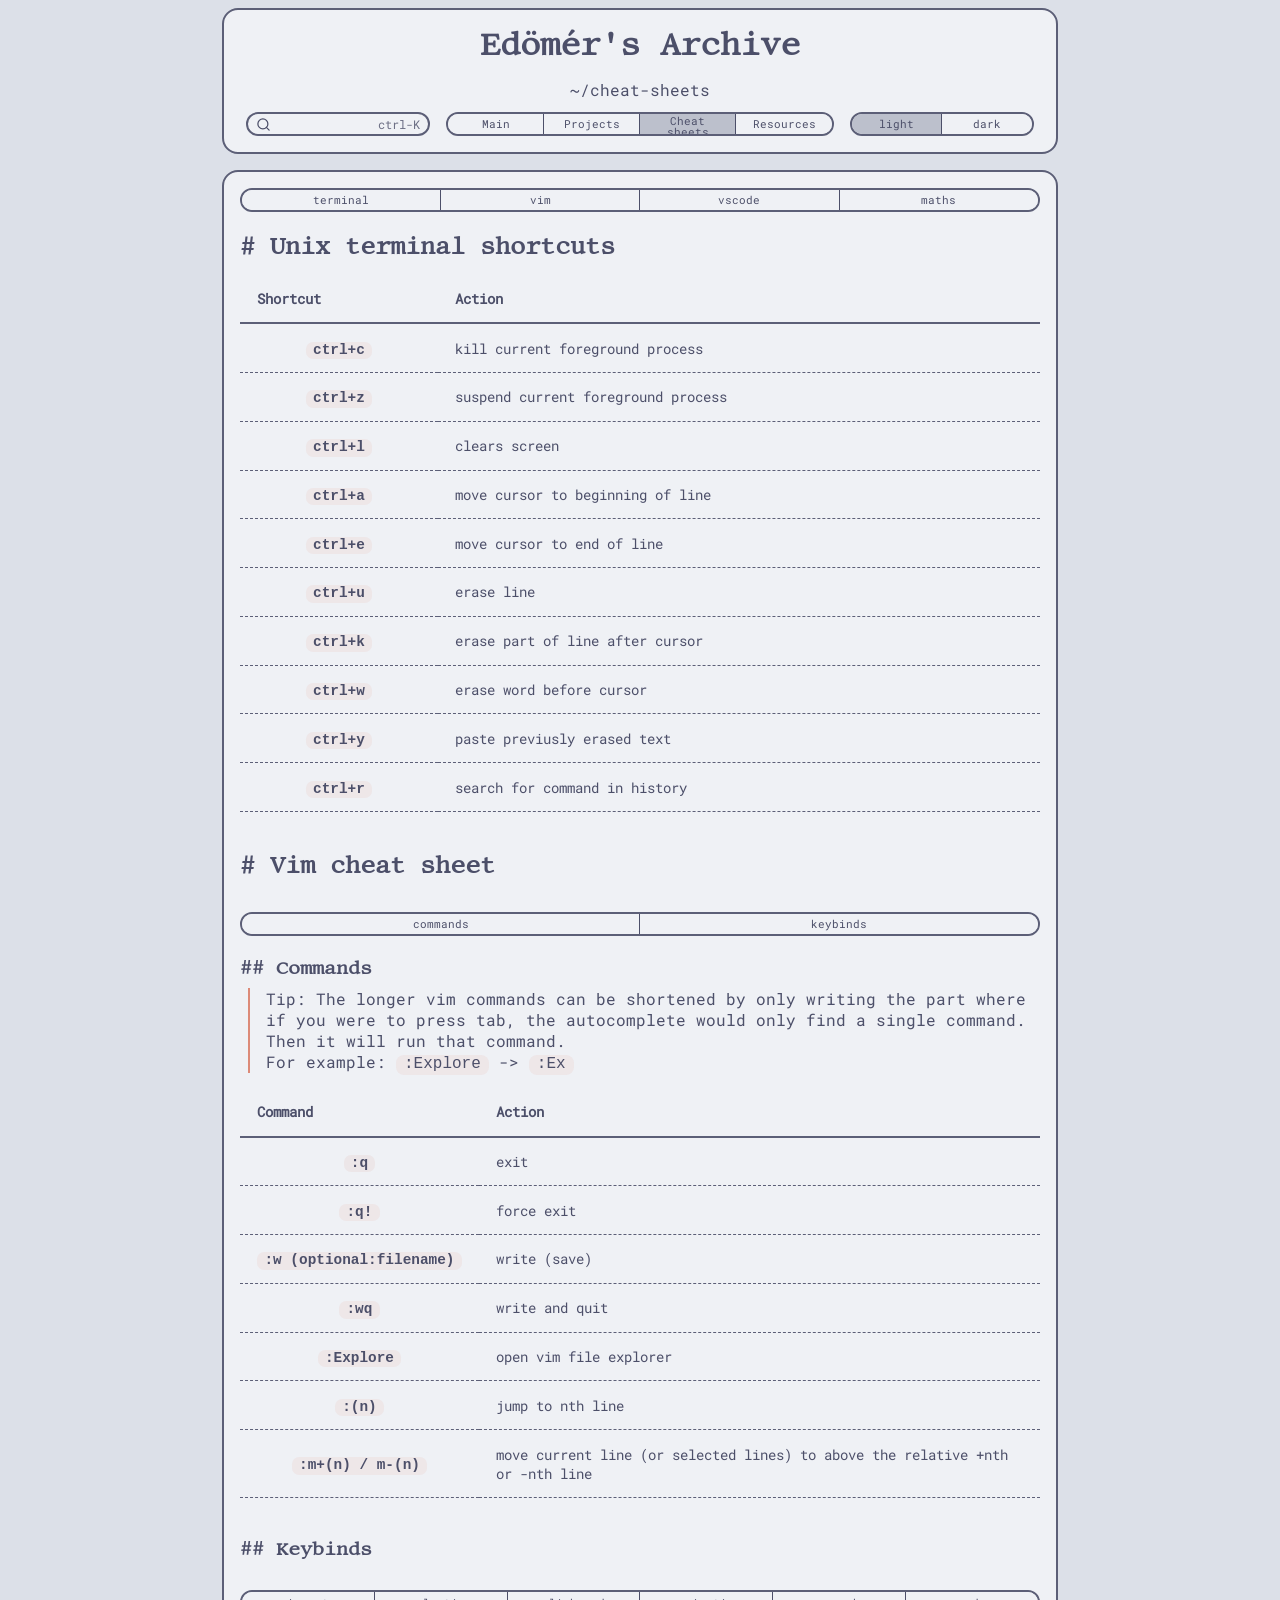
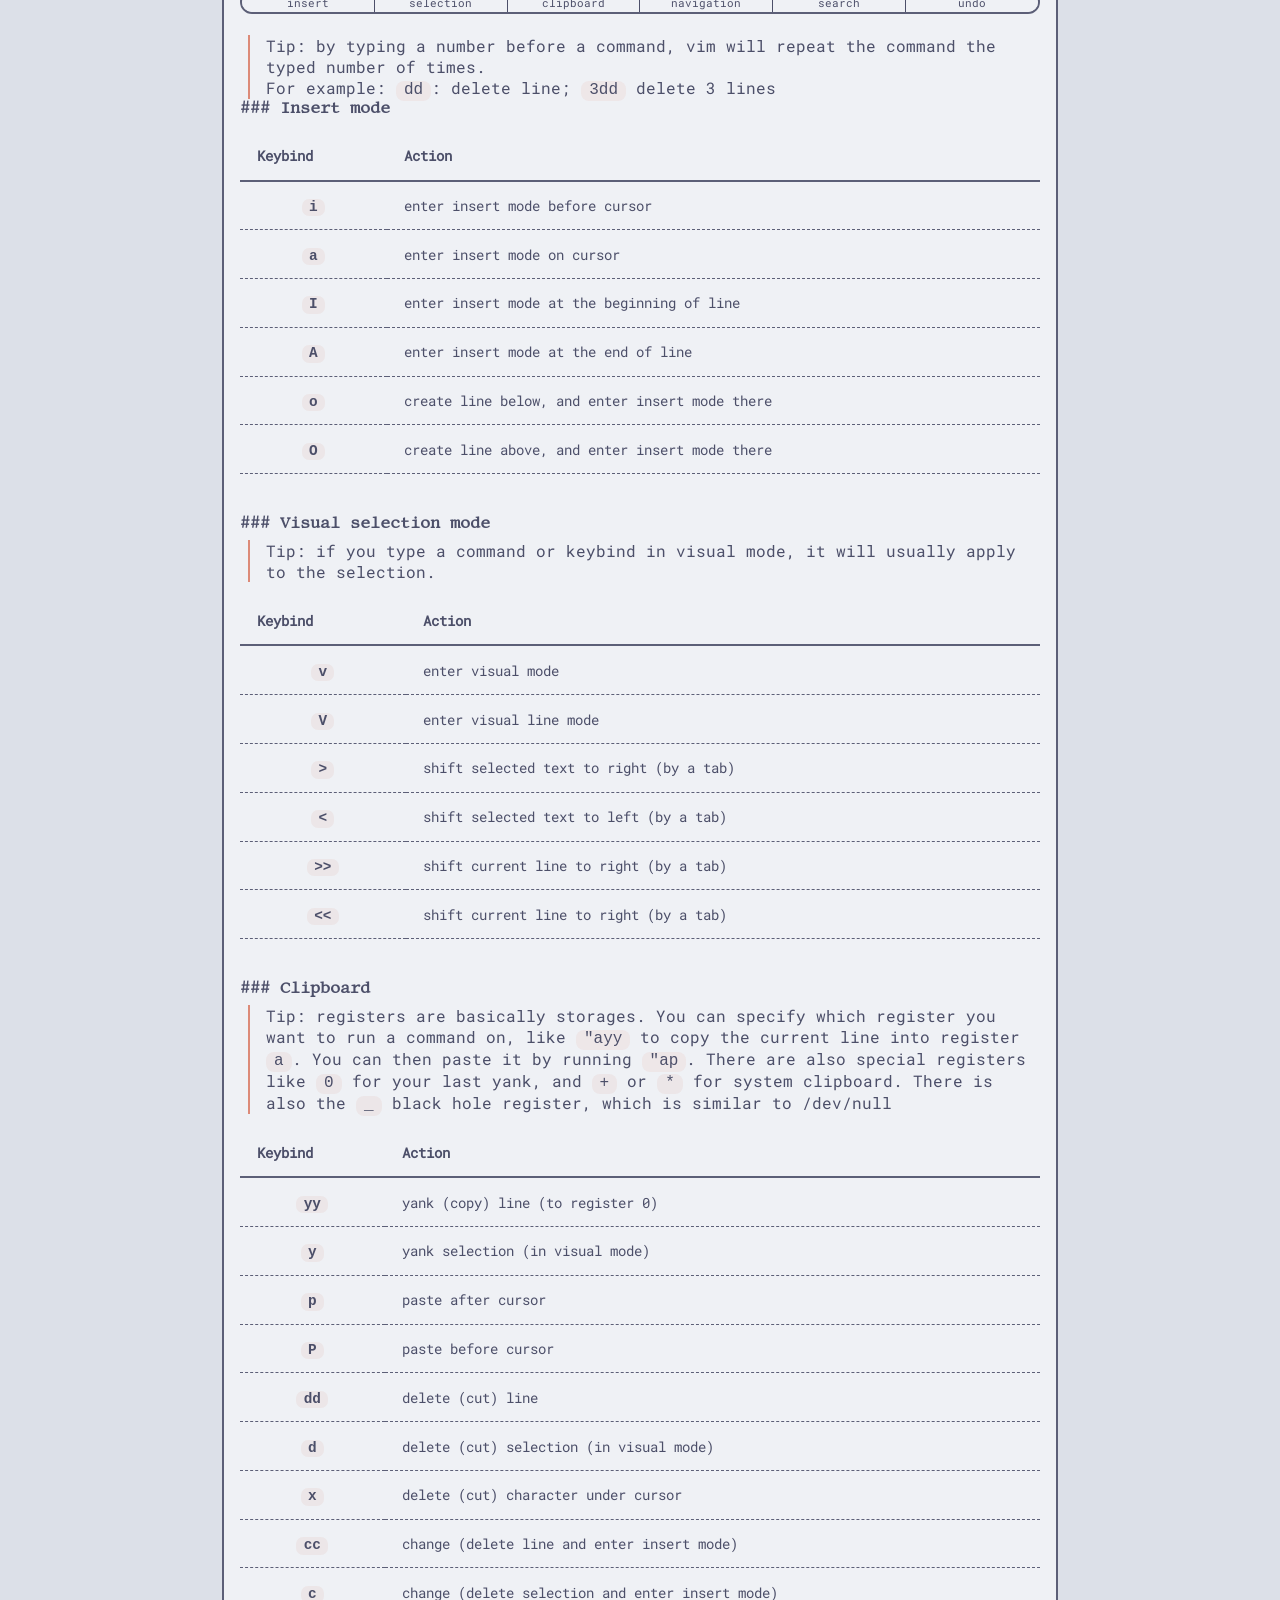
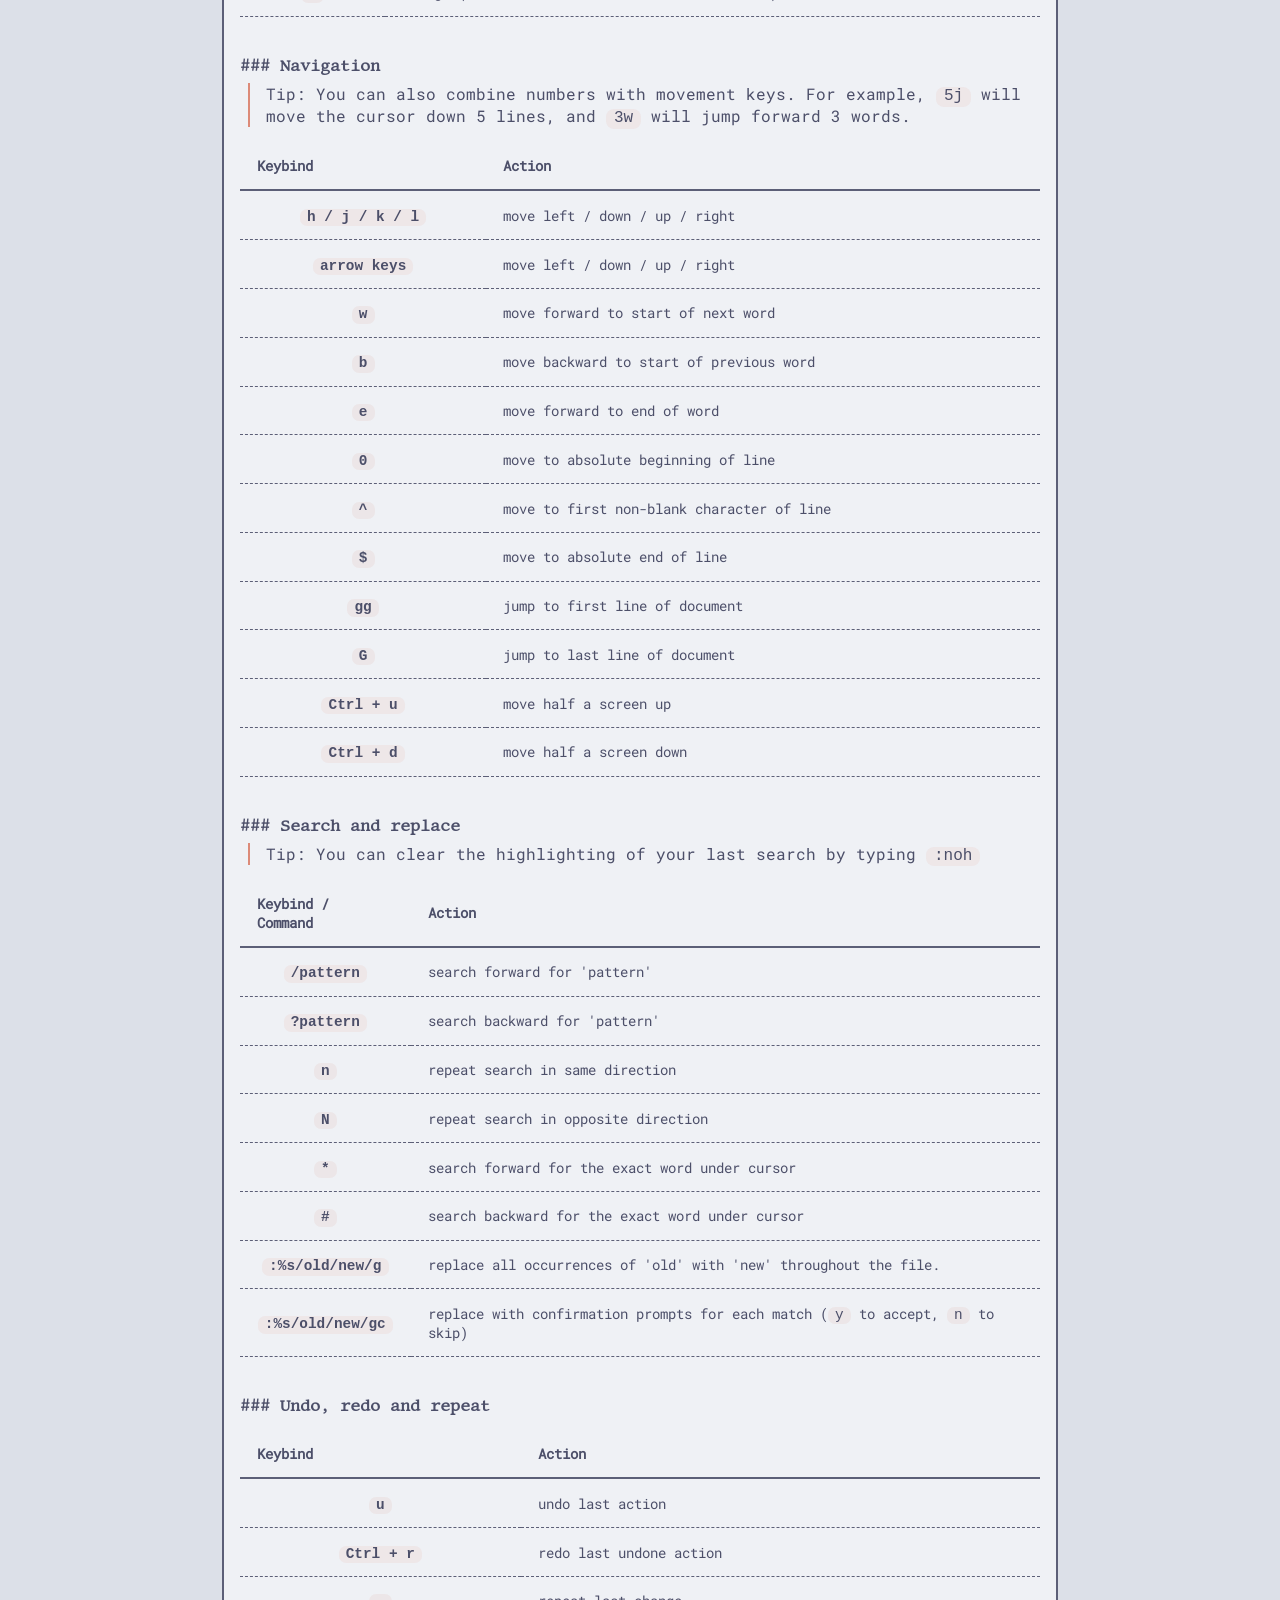
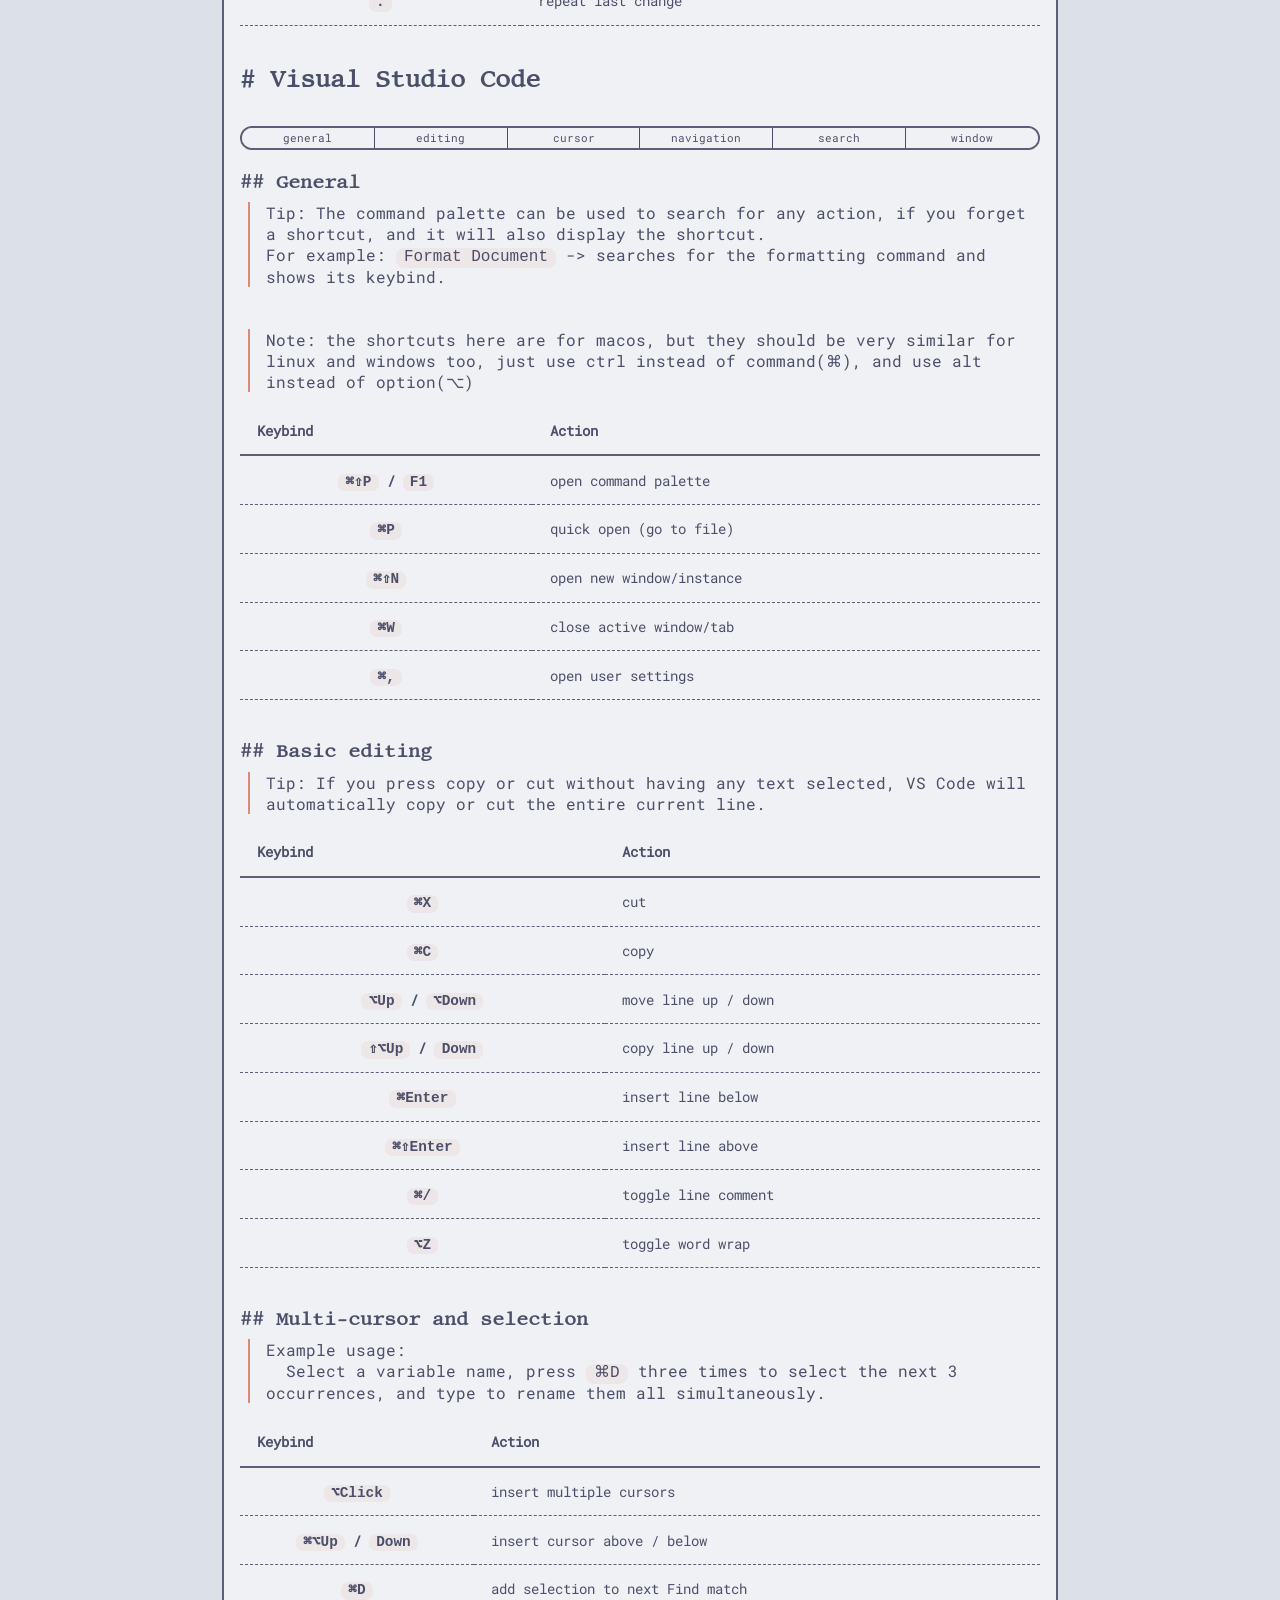
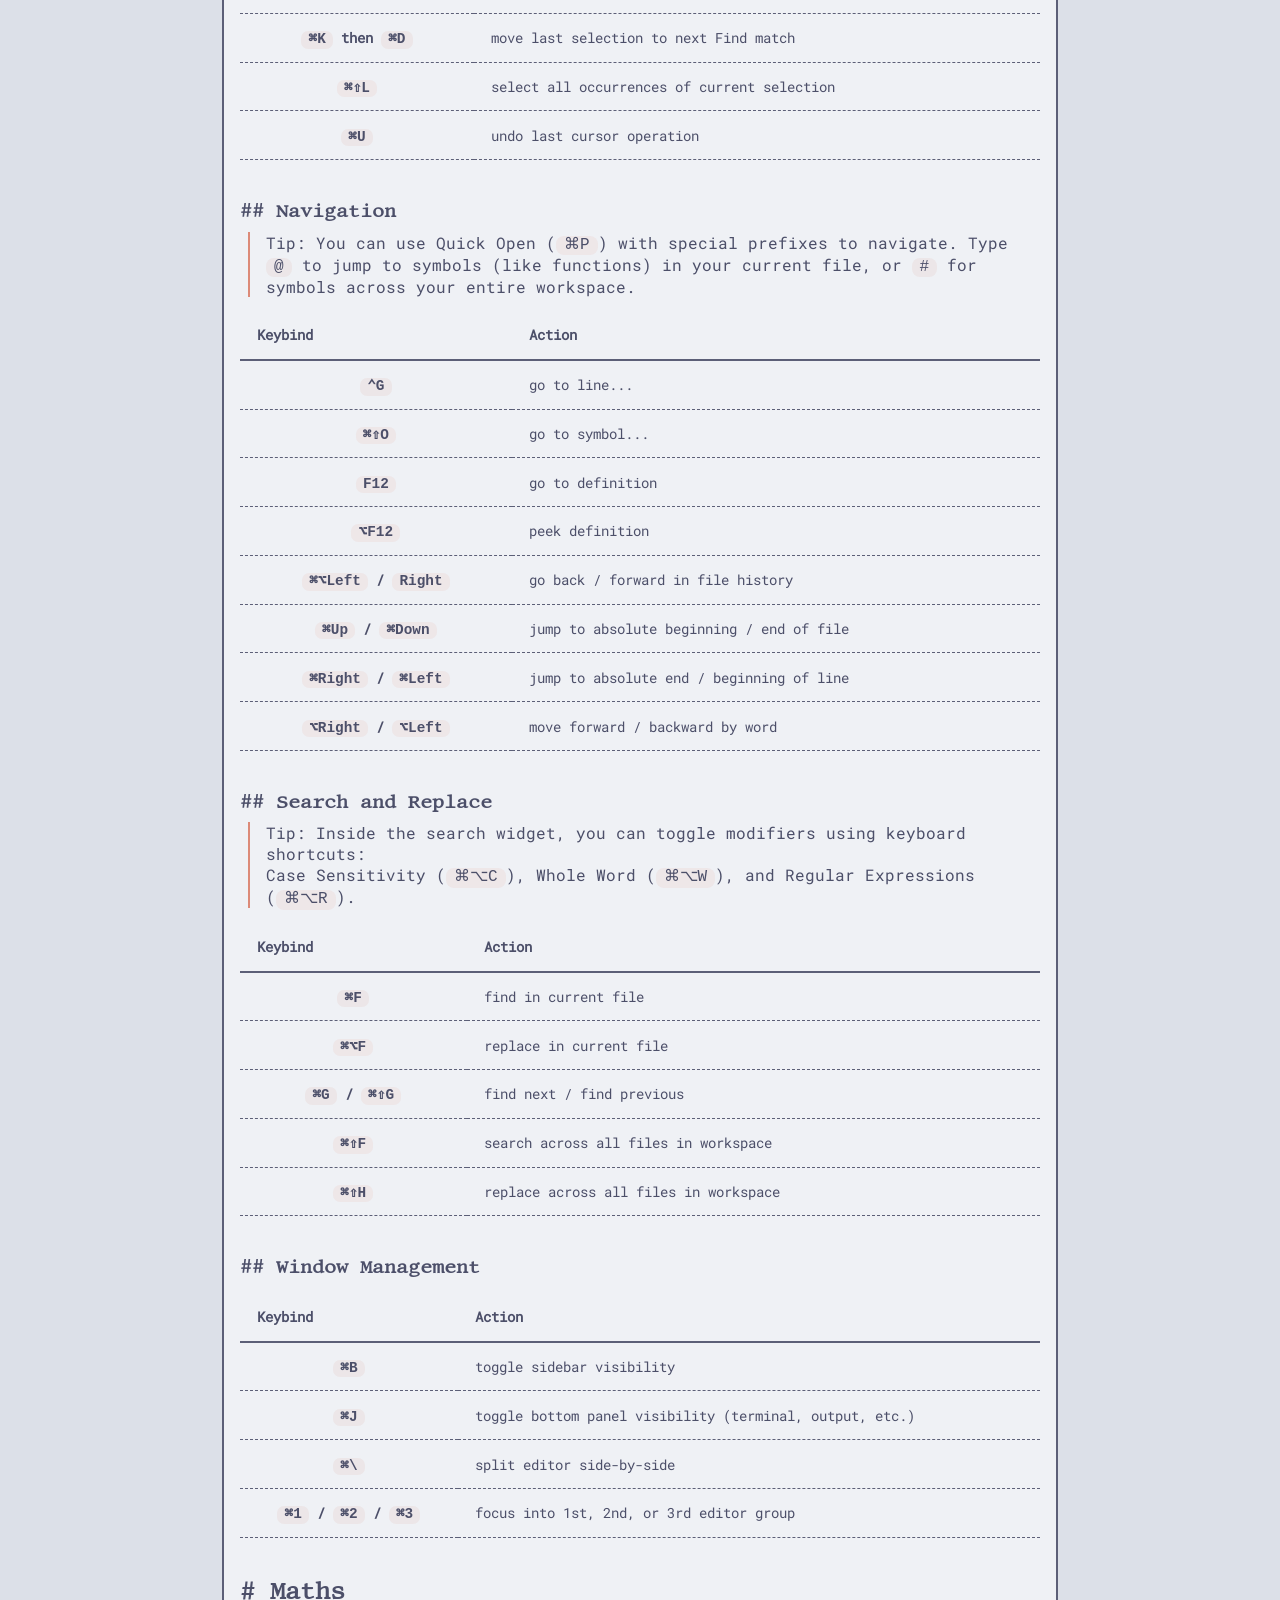
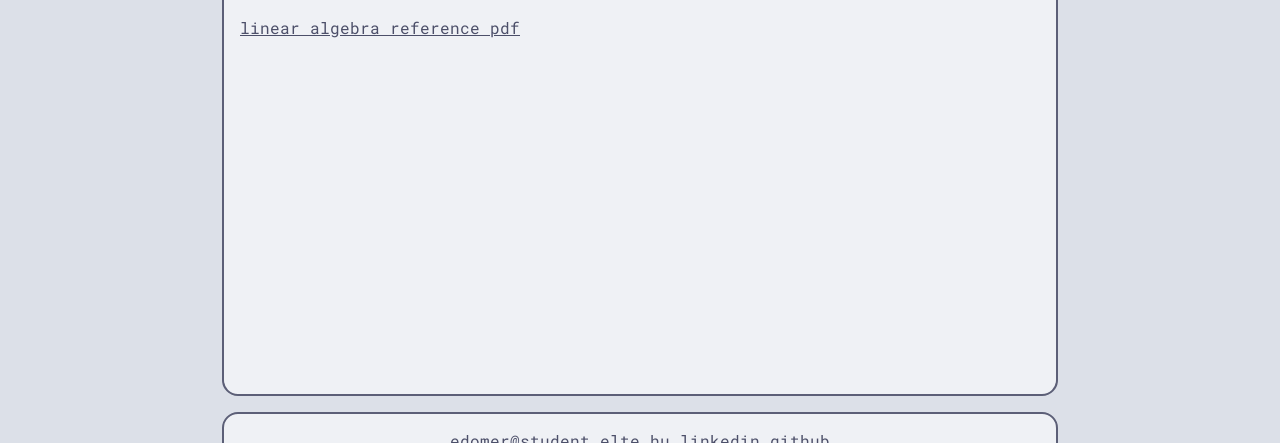
==== webpage/cheat-sheets.html @ b61ffb24 "oh well i should have committed changes one at a time since that is proper and would look better on " ====
<!DOCTYPE html>
<html lang="en">
    
<head>
    <meta charset="UTF-8" />
    <meta name="viewport" content="width=device-width, initial-scale=1.0" />
    <link rel="stylesheet" href="css/style.css" />
    <title>~/cheat-sheets Edömér's Archive</title>
    <link rel="icon" type="image/x-icon" href="media/favicon.ico" />
</head>

<body class="centered">

    <!-- Jump to content -->
    <a id="jump-to-content" href="#content">Jump to content</a>

    <!-- Search -->
    <dialog id="search-modal">
        <input type="text" id="search-input" placeholder="Search the archive..." autocomplete="off" />
        <ul id="search-results"></ul>
    </dialog>

    <!-- Floating back to top button -->
    <button id="back-to-top" onclick="window.location.href='#'">Back to top</button>

    <!-- Header -->
    <header class="container centered">
        <h1>Edömér's Archive</h1>
        <p id="path">~/cheat-sheets</p>
        <div id="navbar">
            <button id="search-button" class="centered-vertically" onclick="openSearch()">
                
                <!-- Search icon -->
                <svg width="15" height="15" viewBox="0 0 24 24" fill="none" stroke="currentColor" stroke-width="2" 
                    stroke-linecap="round" stroke-linejoin="round" data-darkreader-inline-stroke="" 
                    style="--darkreader-inline-stroke: currentColor;"><circle cx="11" cy="11" r="8"></circle>
                    <line x1="21" y1="21" x2="16.65" y2="16.65"></line>
                </svg>

                <span id="search-shortcut-text"></span>
                
            </button>
    
            <nav id="pages" class="button-choice centered-vertically">
                <button onclick="window.location.href = 'index.html'">Main</button>
                <button onclick="window.location.href='projects.html'">Projects</button>
                <button class="active">Cheat sheets</button>
                <button onclick="window.location.href='resources.html'">Resources</button>
            </nav>
    
            <div id="theme-mode-selector" class="button-choice centered-vertically">
                <button id="light-mode-button" class="active" onclick="switchToLightMode()">light</button>
                <button id="dark-mode-button" onclick="switchToDarkMode()">dark</button>
            </div>
    
        </div>
    </header>

    <!-- Main content -->
    <article class="container" id="content">
        <nav class="button-choice centered-vertically">
            <button onclick="window.location.href='#terminal'">terminal</button>
            <button onclick="window.location.href='#vim'">vim</button>
            <button onclick="window.location.href='#vscode'">vscode</button>
            <button onclick="window.location.href='#maths'">maths</button>
        </nav><br/>

        <section id="terminal">
            <h2># Unix terminal shortcuts</h2>
            <table>
              <thead>
                <tr>
                  <th scope="col">Shortcut</th>
                  <th scope="col">Action</th>
                </tr>
              </thead>
              <tbody>
                <tr>
                  <th scope="row"><code>ctrl+c</code></th>
                  <td>kill current foreground process</td>
                </tr>
                <tr>
                  <th scope="row"><code>ctrl+z</code></th>
                  <td>suspend current foreground process</td>
                </tr>
                <tr>
                  <th scope="row"><code>ctrl+l</code></th>
                  <td>clears screen</td>
                </tr>
                <tr>
                  <th scope="row"><code>ctrl+a</code></th>
                  <td>move cursor to beginning of line</td>
                </tr>
                <tr>
                  <th scope="row"><code>ctrl+e</code></th>
                  <td>move cursor to end of line</td>
                </tr>
                <tr>
                  <th scope="row"><code>ctrl+u</code></th>
                  <td>erase line</td>
                </tr>
                <tr>
                  <th scope="row"><code>ctrl+k</code></th>
                  <td>erase part of line after cursor</td>
                </tr>
                <tr>
                  <th scope="row"><code>ctrl+w</code></th>
                  <td>erase word before cursor</td>
                </tr>
                <tr>
                  <th scope="row"><code>ctrl+y</code></th>
                  <td>paste previusly erased text</td>
                </tr>
                <tr>
                  <th scope="row"><code>ctrl+r</code></th>
                  <td>search for command in history</td>
                </tr>
              </tbody>
            </table>
        </section>

        <section id="vim">
            <h2># Vim cheat sheet</h2>

            <br/><nav class="button-choice centered-vertically">
                <button onclick="window.location.href='#vim-commands'">commands</button>
                <button onclick="window.location.href='#vim-keybinds'">keybinds</button>
            </nav><br/>

            <section id="vim-commands">
                <h3>## Commands</h3>
                
                <aside>
                    Tip: The longer vim commands can be shortened by only writing
                    the part where if you were to press tab, the autocomplete would
                    only find a single command. Then it will run that command. <br/>
                    For example: <code>:Explore</code> -> <code>:Ex</code>
                </aside>
    
                <table>
                  <thead>
                    <tr>
                      <th scope="col">Command</th>
                      <th scope="col">Action</th>
                    </tr>
                  </thead>
                  <tbody>
                    <tr>
                      <th scope="row"><code>:q</code></th>
                      <td>exit</td>
                    </tr>
                    <tr>
                      <th scope="row"><code>:q!</code></th>
                      <td>force exit</td>
                    </tr>
                    <tr>
                      <th scope="row"><code>:w (optional:filename)</code></th>
                      <td>write (save)</td>
                    </tr>
                    <tr>
                      <th scope="row"><code>:wq</code></th>
                      <td>write and quit</td>
                    </tr>
                    <tr>
                      <th scope="row"><code>:Explore</code></th>
                      <td>open vim file explorer</td>
                    </tr>
                    <tr>
                      <th scope="row"><code>:(n)</code></th>
                      <td>jump to nth line</td>
                    </tr>
                    <tr>
                      <th scope="row"><code>:m+(n) / m-(n)</code></th>
                      <td>move current line (or selected lines) to above the relative +nth or -nth line</td>
                    </tr>
                  </tbody>
                </table>
            </section>

            <section id="vim-keybinds">
                <h3>## Keybinds</h3>
    
                <br/><nav class="button-choice centered-vertically" id="vim-keybinds-nav">
                    <button onclick="window.location.href='#vim-insert-mode'">insert</button>
                    <button onclick="window.location.href='#vim-visual-selection-mode'">selection</button>
                    <button onclick="window.location.href='#vim-clipboard'">clipboard</button>
                    <button onclick="window.location.href='#vim-navigation'">navigation</button>
                    <button onclick="window.location.href='#vim-search-and-replace'">search</button>
                    <button onclick="window.location.href='#vim-undo-redo-repeat'">undo</button>
                </nav><br/>
                
                <aside>
                    Tip: by typing a number before a command, vim will repeat the command the typed number of times. <br/>
                    For example: <code>dd</code>: delete line; <code>3dd</code> delete 3 lines
                </aside>

                <section id="vim-insert-mode">
                    <h4>### Insert mode</h4>
                    
                    <table>
                    <thead>
                        <tr>
                        <th scope="col">Keybind</th>
                        <th scope="col">Action</th>
                        </tr>
                    </thead>
                    <tbody>
                        <tr>
                        <th scope="row"><code>i</code></th>
                        <td>enter insert mode before cursor</td>
                        </tr>
                        <tr>
                        <th scope="row"><code>a</code></th>
                        <td>enter insert mode on cursor</td>
                        </tr>
                        <tr>
                        <th scope="row"><code>I</code></th>
                        <td>enter insert mode at the beginning of line</td>
                        </tr>
                        <tr>
                        <th scope="row"><code>A</code></th>
                        <td>enter insert mode at the end of line</td>
                        </tr>
                        <tr>
                        <th scope="row"><code>o</code></th>
                        <td>create line below, and enter insert mode there</td>
                        </tr>
                        <tr>
                        <th scope="row"><code>O</code></th>
                        <td>create line above, and enter insert mode there</td>
                        </tr>
                    </tbody>
                    </table>
                </section>

                <section id="vim-visual-selection-mode">
                    <h4 >### Visual selection mode</h4>
        
                    <aside>
                        Tip: if you type a command or keybind in visual mode, 
                        it will usually apply to the selection.
                    </aside>
        
                    <table>
                    <thead>
                        <tr>
                        <th scope="col">Keybind</th>
                        <th scope="col">Action</th>
                        </tr>
                    </thead>
                    <tbody>
                        <tr>
                        <th scope="row"><code>v</code></th>
                        <td>enter visual mode</td>
                        </tr>
                        <tr>
                        <th scope="row"><code>V</code></th>
                        <td>enter visual line mode</td>
                        </tr>
                        <tr>
                        <th scope="row"><code>&gt;</code></th>
                        <td>shift selected text to right (by a tab)</td>
                        </tr>
                        <tr>
                        <th scope="row"><code>&lt;</code></th>
                        <td>shift selected text to left (by a tab)</td>
                        </tr>
                        <tr>
                        <th scope="row"><code>&gt;&gt;</code></th>
                        <td>shift current line to right (by a tab)</td>
                        </tr>
                        <tr>
                        <th scope="row"><code>&lt;&lt;</code></th>
                        <td>shift current line to right (by a tab)</td>
                        </tr>
                    </tbody>
                    </table>
                </section>

                <section id="vim-clipboard">
                    <h4>### Clipboard</h4>
        
                    <aside>
                        Tip: registers are basically storages. 
                        You can specify which register you want to run a command on, 
                        like <code>"ayy</code> to copy the current line into register <code>a</code>. 
                        You can then paste it by running <code>"ap</code>. 
                        There are also special registers like <code>0</code> for your last yank, 
                        and <code>+</code> or <code>*</code> for system clipboard. 
                        There is also the <code>_</code> black hole register, which is similar to /dev/null
                    </aside>
        
                    <table>
                    <thead>
                        <tr>
                        <th scope="col">Keybind</th>
                        <th scope="col">Action</th>
                        </tr>
                    </thead>
                    <tbody>
                        <tr>
                        <th scope="row"><code>yy</code></th>
                        <td>yank (copy) line (to register 0)</td>
                        </tr>
                        <tr>
                        <th scope="row"><code>y</code></th>
                        <td>yank selection (in visual mode)</td>
                        </tr>
                        <tr>
                        <th scope="row"><code>p</code></th>
                        <td>paste after cursor</td>
                        </tr>
                        <tr>
                        <th scope="row"><code>P</code></th>
                        <td>paste before cursor</td>
                        </tr>
                        <tr>
                        <th scope="row"><code>dd</code></th>
                        <td>delete (cut) line</td>
                        </tr>
                        <tr>
                        <th scope="row"><code>d</code></th>
                        <td>delete (cut) selection (in visual mode)</td>
                        </tr>
                        <tr>
                        <th scope="row"><code>x</code></th>
                        <td>delete (cut) character under cursor</td>
                        </tr>
                        <tr>
                        <th scope="row"><code>cc</code></th>
                        <td>change (delete line and enter insert mode)</td>
                        </tr>
                        <tr>
                        <th scope="row"><code>c</code></th>
                        <td>change (delete selection and enter insert mode)</td>
                        </tr>
                    </tbody>
                    </table>
                </section>
    
                <section id="vim-navigation">
                    <h4>### Navigation</h4>
        
                    <aside>
                        Tip: You can also combine numbers with movement keys. 
                        For example, <code>5j</code> will move the cursor down 5 lines, and <code>3w</code> will jump forward 3 words.
                    </aside>
                    
                    <table>
                    <thead>
                        <tr>
                        <th scope="col">Keybind</th>
                        <th scope="col">Action</th>
                        </tr>
                    </thead>
                    <tbody>
                        <tr>
                        <th scope="row"><code>h / j / k / l</code></th>
                        <td>move left / down / up / right</td>
                        </tr>
                        <tr>
                        <th scope="row"><code>arrow keys</code></th>
                        <td>move left / down / up / right</td>
                        </tr>
                        <tr>
                        <th scope="row"><code>w</code></th>
                        <td>move forward to start of next word</td>
                        </tr>
                        <tr>
                        <th scope="row"><code>b</code></th>
                        <td>move backward to start of previous word</td>
                        </tr>
                        <tr>
                        <th scope="row"><code>e</code></th>
                        <td>move forward to end of word</td>
                        </tr>
                        <tr>
                        <th scope="row"><code>0</code></th>
                        <td>move to absolute beginning of line</td>
                        </tr>
                        <tr>
                        <th scope="row"><code>^</code></th>
                        <td>move to first non-blank character of line</td>
                        </tr>
                        <tr>
                        <th scope="row"><code>$</code></th>
                        <td>move to absolute end of line</td>
                        </tr>
                        <tr>
                        <th scope="row"><code>gg</code></th>
                        <td>jump to first line of document</td>
                        </tr>
                        <tr>
                        <th scope="row"><code>G</code></th>
                        <td>jump to last line of document</td>
                        </tr>
                        <tr>
                        <th scope="row"><code>Ctrl + u</code></th>
                        <td>move half a screen up</td>
                        </tr>
                        <tr>
                        <th scope="row"><code>Ctrl + d</code></th>
                        <td>move half a screen down</td>
                        </tr>
                    </tbody>
                    </table>
                </section>

                <section id="vim-search-and-replace">
                    <h4>### Search and replace</h4>
        
                    <aside>
                        Tip: You can clear the highlighting of your last search by typing <code>:noh</code>
                    </aside>
        
                    <table>
                    <thead>
                        <tr>
                        <th scope="col">Keybind / Command</th>
                        <th scope="col">Action</th>
                        </tr>
                    </thead>
                    <tbody>
                        <tr>
                        <th scope="row"><code>/pattern</code></th>
                        <td>search forward for 'pattern'</td>
                        </tr>
                        <tr>
                        <th scope="row"><code>?pattern</code></th>
                        <td>search backward for 'pattern'</td>
                        </tr>
                        <tr>
                        <th scope="row"><code>n</code></th>
                        <td>repeat search in same direction</td>
                        </tr>
                        <tr>
                        <th scope="row"><code>N</code></th>
                        <td>repeat search in opposite direction</td>
                        </tr>
                        <tr>
                        <th scope="row"><code>*</code></th>
                        <td>search forward for the exact word under cursor</td>
                        </tr>
                        <tr>
                        <th scope="row"><code>#</code></th>
                        <td>search backward for the exact word under cursor</td>
                        </tr>
                        <tr>
                        <th scope="row"><code>:%s/old/new/g</code></th>
                        <td>replace all occurrences of 'old' with 'new' throughout the file.</td>
                        </tr>
                        <tr>
                        <th scope="row"><code>:%s/old/new/gc</code></th>
                        <td>replace with confirmation prompts for each match (<code>y</code> to accept, <code>n</code> to skip)</td>
                        </tr>
                    </tbody>
                    </table>
                </section>

                <section id="vim-undo-redo-repeat">
                    <h4>### Undo, redo and repeat</h4>
        
                    <table>
                    <thead>
                        <tr>
                        <th scope="col">Keybind</th>
                        <th scope="col">Action</th>
                        </tr>
                    </thead>
                    <tbody>
                        <tr>
                        <th scope="row"><code>u</code></th>
                        <td>undo last action</td>
                        </tr>
                        <tr>
                        <th scope="row"><code>Ctrl + r</code></th>
                        <td>redo last undone action</td>
                        </tr>
                        <tr>
                        <th scope="row"><code>.</code></th>
                        <td>repeat last change</td>
                        </tr>
                    </tbody>
                    </table>
                </section>
                
            </section>
        </section>

        <section id="vscode">
            <h2># Visual Studio Code</h2>

            <br/><nav class="button-choice centered-vertically" id="vim-keybinds-nav">
                <button onclick="window.location.href='#vscode-general'">general</button>
                <button onclick="window.location.href='#vscode-basic-editing'">editing</button>
                <button onclick="window.location.href='#vscode-multi-cursor'">cursor</button>
                <button onclick="window.location.href='#vscode-navigation'">navigation</button>
                <button onclick="window.location.href='#vscode-search'">search</button>
                <button onclick="window.location.href='#vscode-window-management'">window</button>
            </nav><br/>
            
            <section id="vscode-general">
              <h3>## General</h3>
              
              <aside>
                Tip: The command palette can be used to search for any action, 
                if you forget a shortcut, and it will also display the shortcut.<br/>
                For example: <code>Format Document</code> -&gt; searches for the
                formatting command and shows its keybind.
              </aside><br/><br/>

              <aside>
                  Note: the shortcuts here are for macos, but they should be very similar for linux and windows too,
                  just use ctrl instead of command(⌘), and use alt instead of option(⌥)
              </aside>

              
            
              <table>
                <thead>
                  <tr>
                    <th scope="col">Keybind</th>
                    <th scope="col">Action</th>
                  </tr>
                </thead>
                <tbody>
                  <tr>
                    <th scope="row"><code>⌘⇧P</code> / <code>F1</code></th>
                    <td>open command palette</td>
                  </tr>
                  <tr>
                    <th scope="row"><code>⌘P</code></th>
                    <td>quick open (go to file)</td>
                  </tr>
                  <tr>
                    <th scope="row"><code>⌘⇧N</code></th>
                    <td>open new window/instance</td>
                  </tr>
                  <tr>
                    <th scope="row"><code>⌘W</code></th>
                    <td>close active window/tab</td>
                  </tr>
                  <tr>
                    <th scope="row"><code>⌘,</code></th>
                    <td>open user settings</td>
                  </tr>
                </tbody>
              </table>
            </section>
            
            <section id="vscode-basic-editing">
              <h3>## Basic editing</h3>
              <aside>
                  Tip: If you press copy or cut without having any text selected, 
                  VS Code will automatically copy or cut the entire current line.
              </aside>
            
              <table>
                <thead>
                  <tr>
                    <th scope="col">Keybind</th>
                    <th scope="col">Action</th>
                  </tr>
                </thead>
                <tbody>
                  <tr>
                    <th scope="row"><code>⌘X</code></th>
                    <td>cut</td>
                  </tr>
                  <tr>
                    <th scope="row"><code>⌘C</code></th>
                    <td>copy</td>
                  </tr>
                  <tr>
                    <th scope="row"><code>⌥Up</code> / <code>⌥Down</code></th>
                    <td>move line up / down</td>
                  </tr>
                  <tr>
                    <th scope="row"><code>⇧⌥Up</code> / <code>Down</code></th>
                    <td>copy line up / down</td>
                  </tr>
                  <tr>
                    <th scope="row"><code>⌘Enter</code></th>
                    <td>insert line below</td>
                  </tr>
                  <tr>
                    <th scope="row"><code>⌘⇧Enter</code></th>
                    <td>insert line above</td>
                  </tr>
                  <tr>
                    <th scope="row"><code>⌘/</code></th>
                    <td>toggle line comment</td>
                  </tr>
                  <tr>
                    <th scope="row"><code>⌥Z</code></th>
                    <td>toggle word wrap</td>
                  </tr>
                </tbody>
              </table>
            </section>
            
            <section id="vscode-multi-cursor">
              <h3>## Multi-cursor and selection</h3>
              <aside>
                Example usage:<br/>
                &emsp; Select a variable name, press <code>⌘D</code> three times 
                to select the next 3 occurrences, and type to rename them all simultaneously.
              </aside>
              
              <table>
                <thead>
                  <tr>
                    <th scope="col">Keybind</th>
                    <th scope="col">Action</th>
                  </tr>
                </thead>
                <tbody>
                  <tr>
                    <th scope="row"><code>⌥Click</code></th>
                    <td>insert multiple cursors</td>
                  </tr>
                  <tr>
                    <th scope="row"><code>⌘⌥Up</code> / <code>Down</code></th>
                    <td>insert cursor above / below</td>
                  </tr>
                  <tr>
                    <th scope="row"><code>⌘D</code></th>
                    <td>add selection to next Find match</td>
                  </tr>
                  <tr>
                    <th scope="row"><code>⌘K</code> then <code>⌘D</code></th>
                    <td>move last selection to next Find match</td>
                  </tr>
                  <tr>
                    <th scope="row"><code>⌘⇧L</code></th>
                    <td>select all occurrences of current selection</td>
                  </tr>
                  <tr>
                    <th scope="row"><code>⌘U</code></th>
                    <td>undo last cursor operation</td>
                  </tr>
                </tbody>
              </table>
            </section>
            
            <section id="vscode-navigation">
              <h3>## Navigation</h3>
              <aside>
                  Tip: You can use Quick Open (<code>⌘P</code>) with special prefixes to navigate.
                  Type <code>@</code> to jump to symbols (like functions) in your current file,
                  or <code>#</code> for symbols across your entire workspace.
              </aside>
            
              <table>
                <thead>
                  <tr>
                    <th scope="col">Keybind</th>
                    <th scope="col">Action</th>
                  </tr>
                </thead>
                <tbody>
                  <tr>
                    <th scope="row"><code>⌃G</code></th>
                    <td>go to line...</td>
                  </tr>
                  <tr>
                    <th scope="row"><code>⌘⇧O</code></th>
                    <td>go to symbol...</td>
                  </tr>
                  <tr>
                    <th scope="row"><code>F12</code></th>
                    <td>go to definition</td>
                  </tr>
                  <tr>
                    <th scope="row"><code>⌥F12</code></th>
                    <td>peek definition</td>
                  </tr>
                  <tr>
                    <th scope="row"><code>⌘⌥Left</code> / <code>Right</code></th>
                    <td>go back / forward in file history</td>
                  </tr>
                  <tr>
                    <th scope="row"><code>⌘Up</code> / <code>⌘Down</code></th>
                    <td>jump to absolute beginning / end of file</td>
                  </tr>
                  <tr>
                    <th scope="row"><code>⌘Right</code> / <code>⌘Left</code></th>
                    <td>jump to absolute end / beginning of line</td>
                  </tr>
                  <tr>
                    <th scope="row"><code>⌥Right</code> / <code>⌥Left</code></th>
                    <td>move forward / backward by word</td>
                  </tr>
                </tbody>
              </table>
            </section>
            
            <section id="vscode-search">
              <h3>## Search and Replace</h3>
              <aside>
                  Tip: Inside the search widget, you can toggle modifiers using keyboard shortcuts:<br/>
                  Case Sensitivity (<code>⌘⌥C</code>), Whole Word (<code>⌘⌥W</code>), 
                  and Regular Expressions (<code>⌘⌥R</code>).
              </aside>
            
              <table>
                <thead>
                  <tr>
                    <th scope="col">Keybind</th>
                    <th scope="col">Action</th>
                  </tr>
                </thead>
                <tbody>
                  <tr>
                    <th scope="row"><code>⌘F</code></th>
                    <td>find in current file</td>
                  </tr>
                  <tr>
                    <th scope="row"><code>⌘⌥F</code></th>
                    <td>replace in current file</td>
                  </tr>
                  <tr>
                    <th scope="row"><code>⌘G</code> / <code>⌘⇧G</code></th>
                    <td>find next / find previous</td>
                  </tr>
                  <tr>
                    <th scope="row"><code>⌘⇧F</code></th>
                    <td>search across all files in workspace</td>
                  </tr>
                  <tr>
                    <th scope="row"><code>⌘⇧H</code></th>
                    <td>replace across all files in workspace</td>
                  </tr>
                </tbody>
              </table>
            </section>
            
            <section id="vscode-window-management">
              <h3>## Window Management</h3>
              <table>
                <thead>
                  <tr>
                    <th scope="col">Keybind</th>
                    <th scope="col">Action</th>
                  </tr>
                </thead>
                <tbody>
                  <tr>
                    <th scope="row"><code>⌘B</code></th>
                    <td>toggle sidebar visibility</td>
                  </tr>
                  <tr>
                    <th scope="row"><code>⌘J</code></th>
                    <td>toggle bottom panel visibility (terminal, output, etc.)</td>
                  </tr>
                  <tr>
                    <th scope="row"><code>⌘\</code></th>
                    <td>split editor side-by-side</td>
                  </tr>
                  <tr>
                    <th scope="row"><code>⌘1</code> / <code>⌘2</code> / <code>⌘3</code></th>
                    <td>focus into 1st, 2nd, or 3rd editor group</td>
                  </tr>
                </tbody>
              </table>
            </section>
        </section>

        <section id="maths">
            <h2># Maths</h2>

            <a href="https://cs229.stanford.edu/section/cs229-linalg.pdf">linear algebra reference pdf</a>

            <br/><br/>
            
            <iframe width="560" height="315" src="https://www.youtube-nocookie.com/embed/fNk_zzaMoSs?si=5Uox47ivyviIupPo" 
                title="YouTube video player" frameborder="0" 
                allow="accelerometer; autoplay; clipboard-write; encrypted-media; gyroscope; picture-in-picture; web-share" 
                referrerpolicy="strict-origin-when-cross-origin" allowfullscreen></iframe>
        </section>
    </article>
    
    <!-- Footer -->
    <footer class="container centered">
        <span>
            <a href="mailto:edomer@student.elte.hu" target="_blank">edomer@student.elte.hu</a>
            <a href="https://www.linkedin.com/in/ed%C3%B6m%C3%A9r-nagy-3304b33b5/" target="_blank">linkedin</a>
            <a href="https://github.com/edxmer" target="_blank">github</a>
        </span>
        <span>copyright © <span id="current-year"></span></span>
    </footer>

    <!--Scripts-->
    <script src="js/theme.js"></script>
    <script src="js/dynamically-updated-fields.js"></script>
    <script src="js/search.js"></script>
    <script src="js/back-to-top.js"></script>
</body>
</html>
---- webpage/css/style.css ----
/* Imports and declarations */
@import url("color-styles.css"); /* Color variable declarations */
@import url("fonts.css"); /* Font imports and definitions */

/* Style settings */
@import url("basic-settings.css"); /* Basic style settings */
@import url("button-choice.css"); /* .button-choice */
@import url("search.css"); /* search style settings */
@import url("responsivity.css"); /* make the page responsive */
@import url("print.css"); /* the print layout */
@import url("back-to-top.css"); /* the back to top button */
@import url("forms.css"); /* forms */
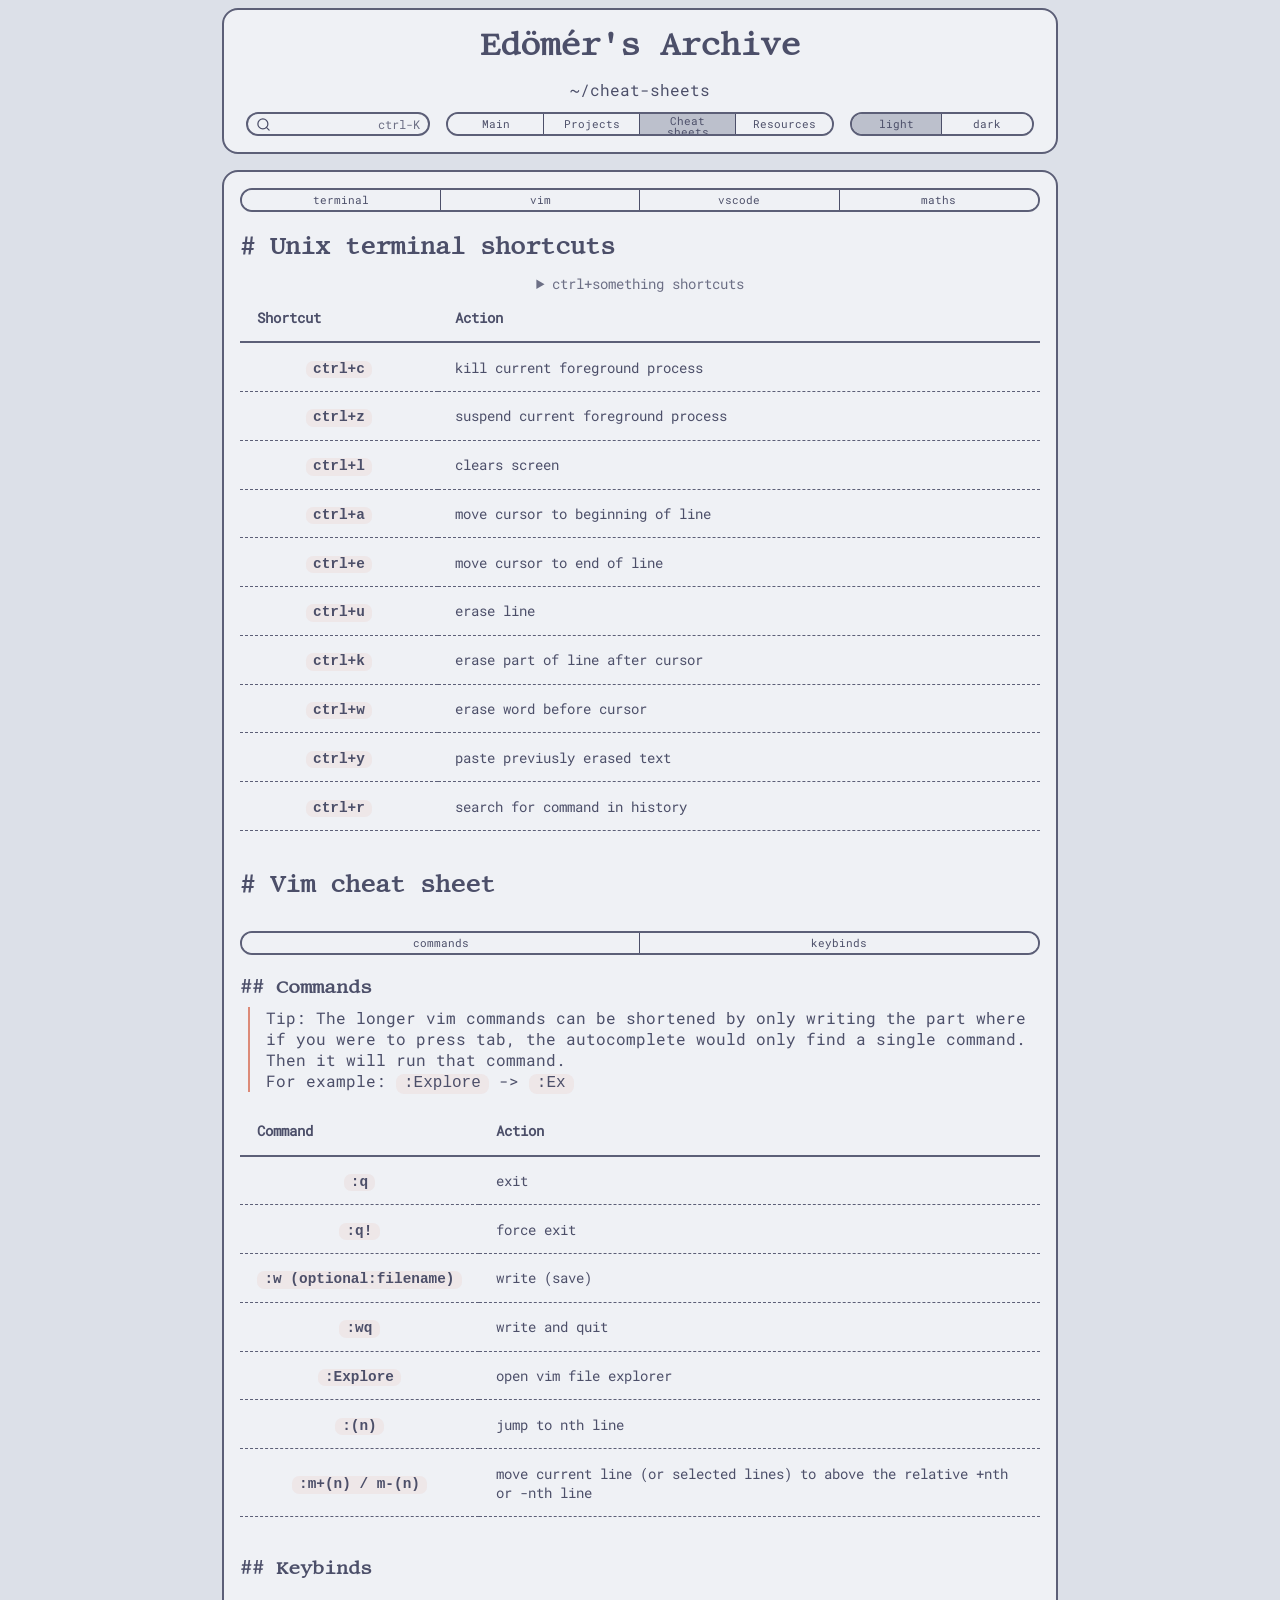
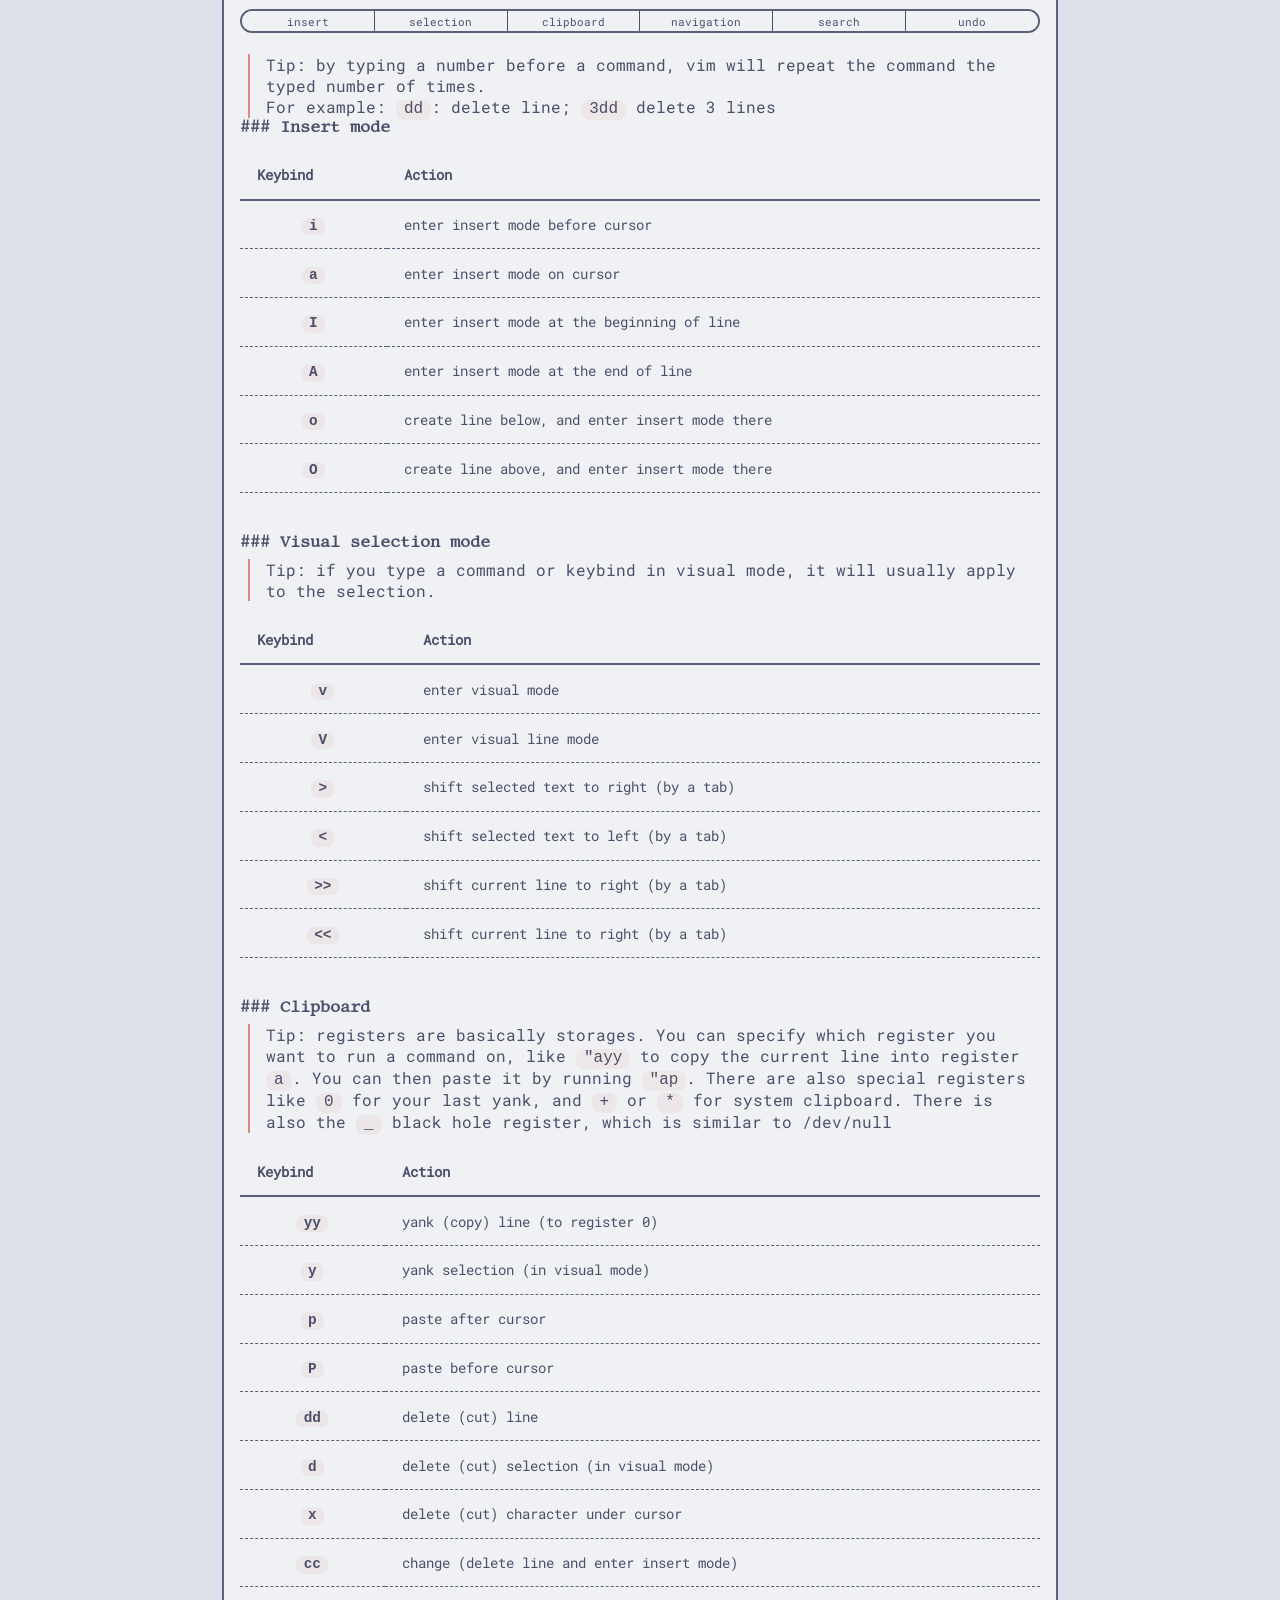
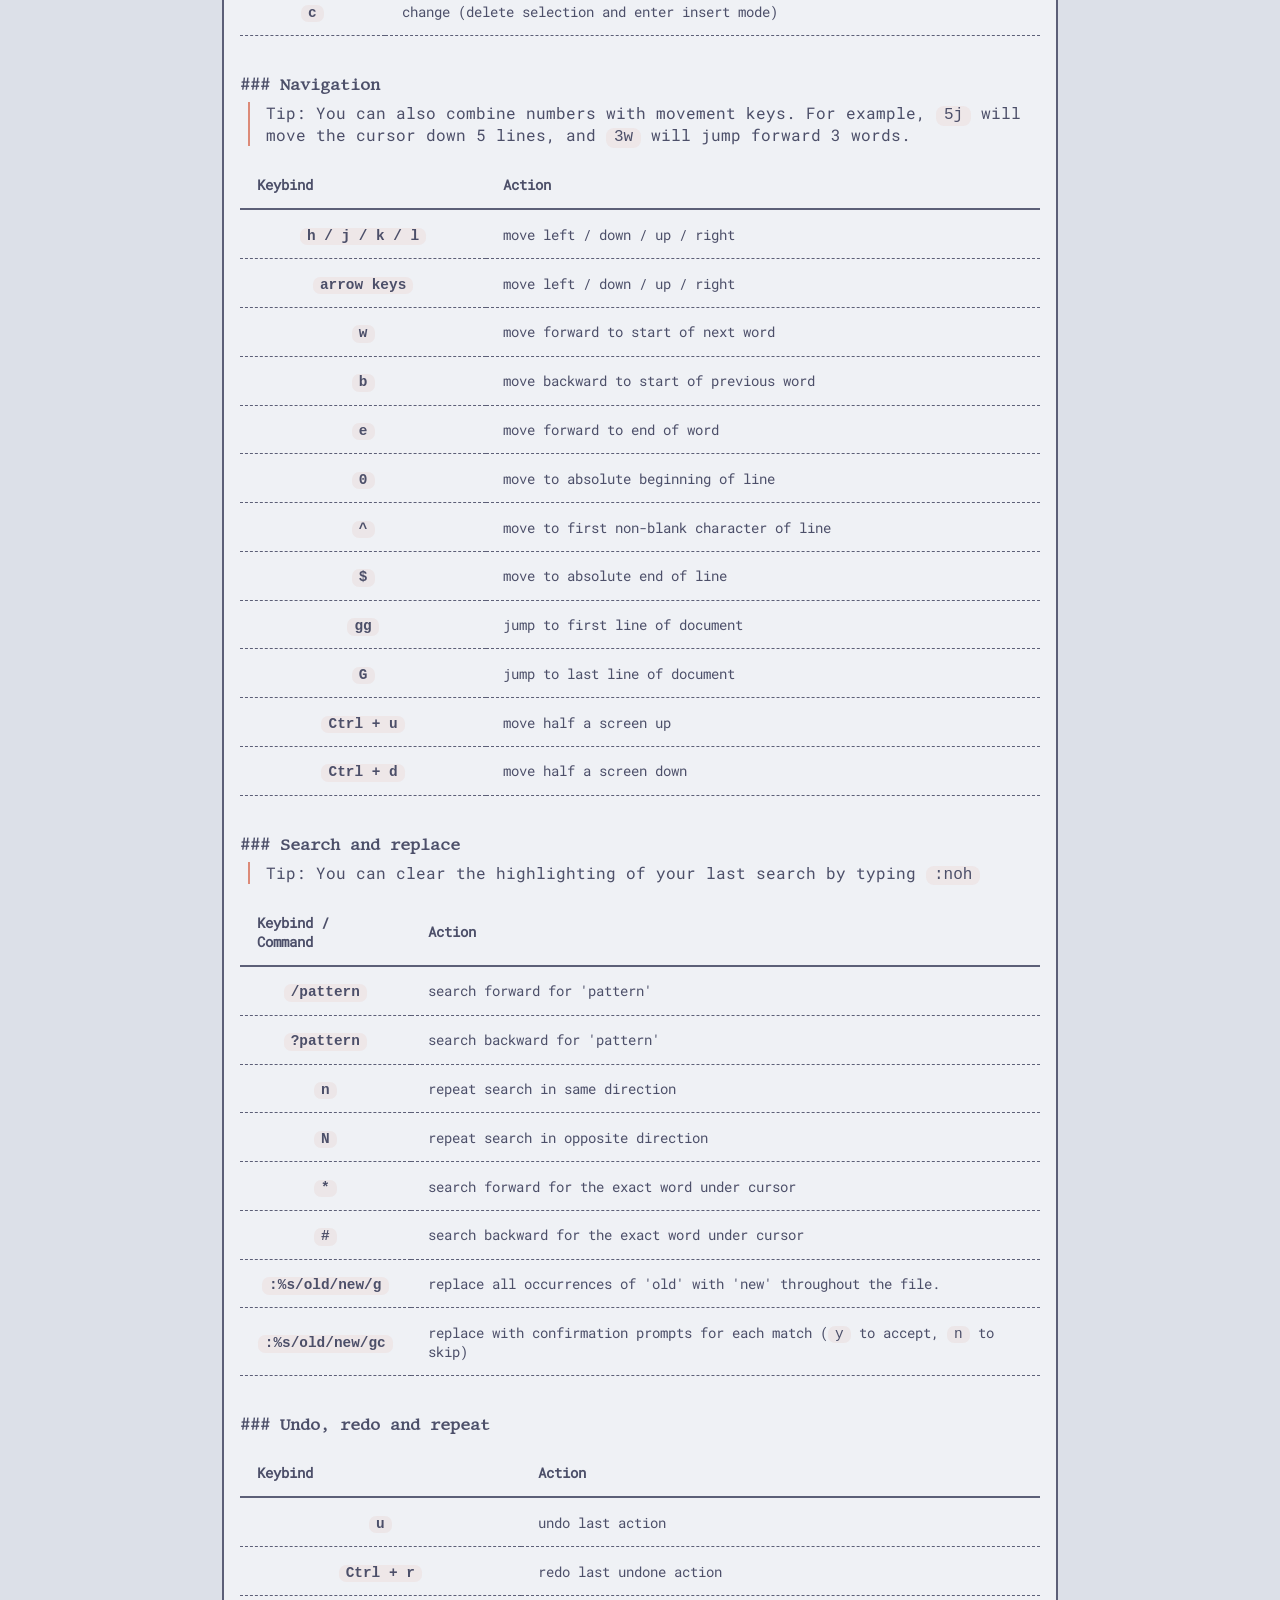
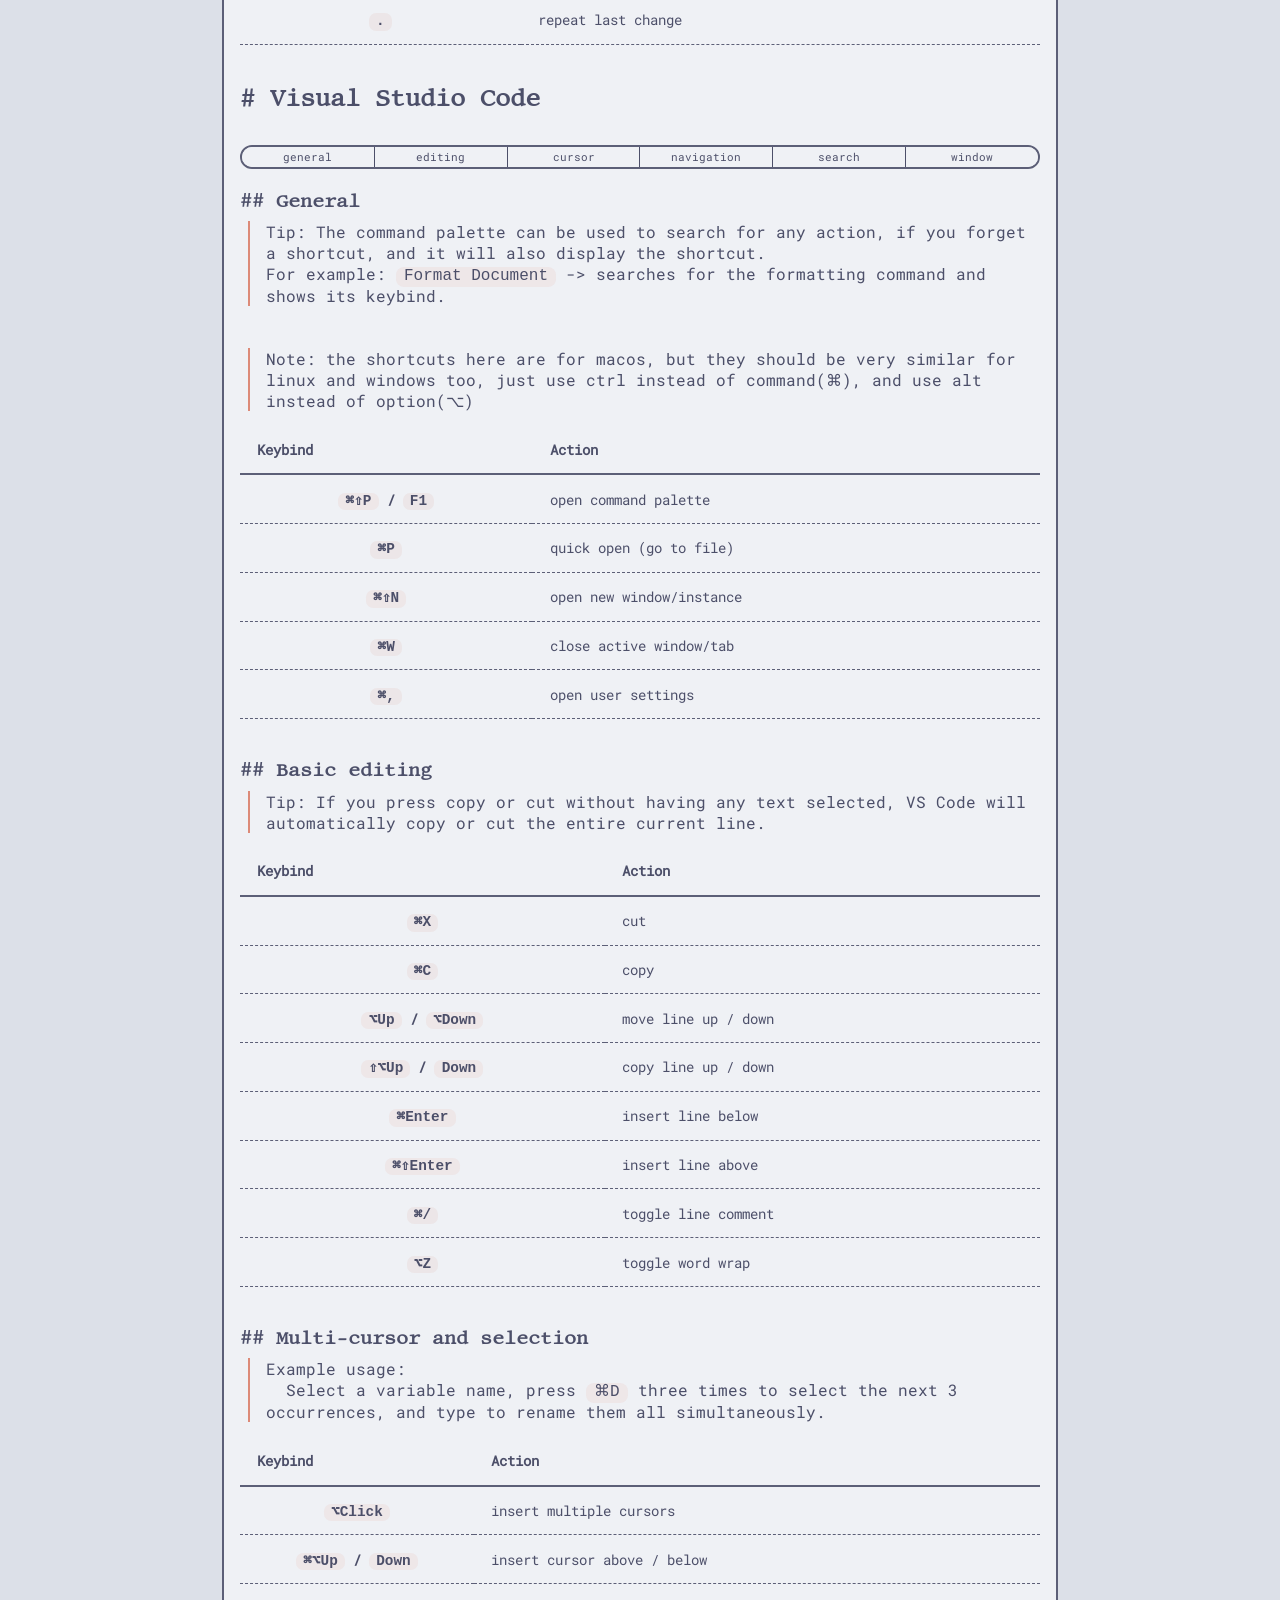
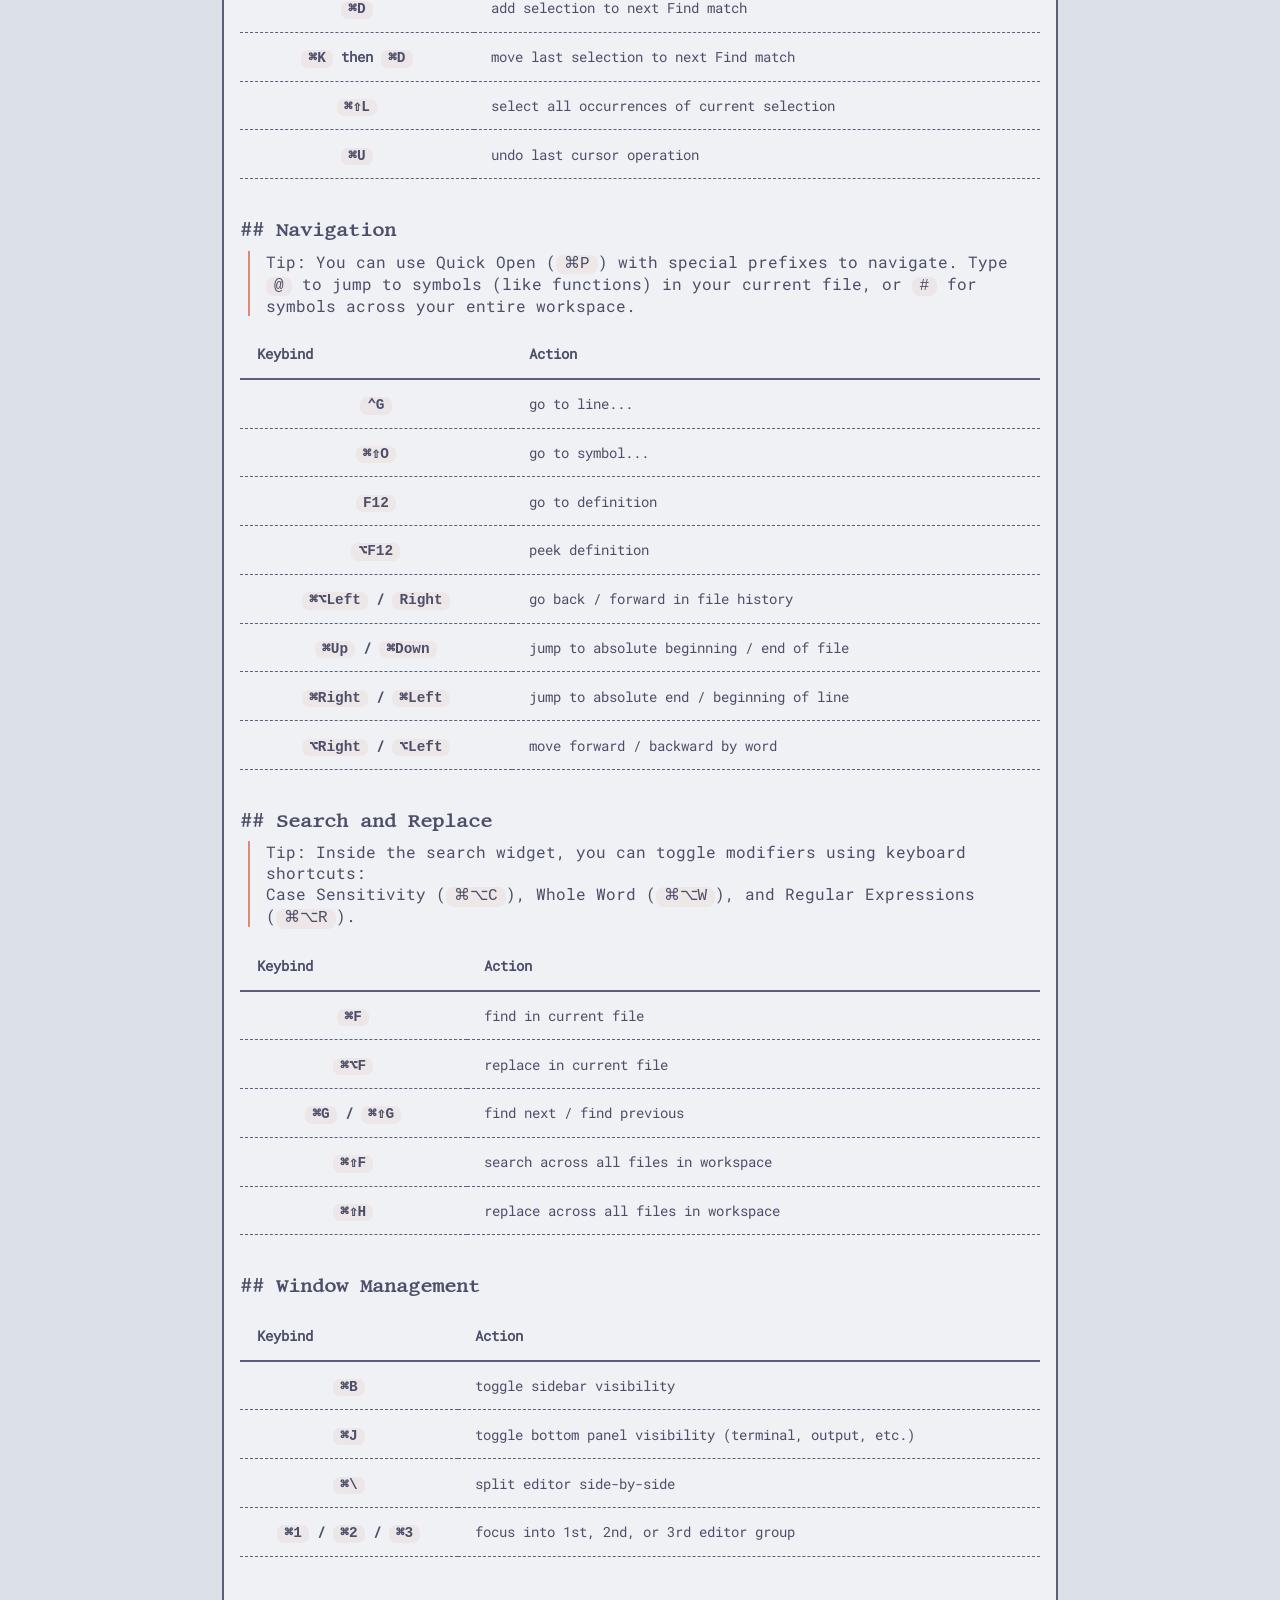
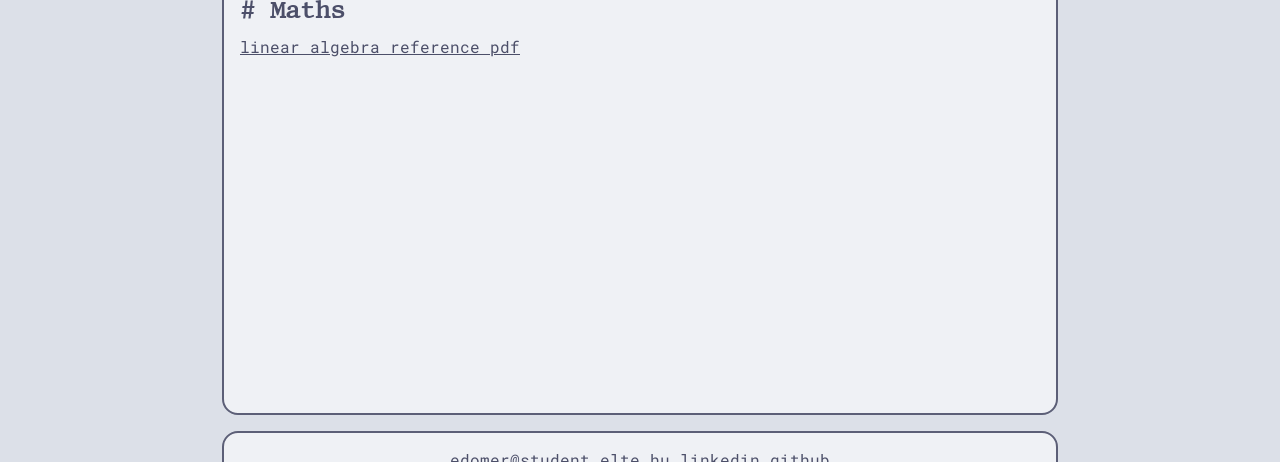
==== commit 1bd20284: "table caption added" ====
--- a/webpage/cheat-sheets.html
+++ b/webpage/cheat-sheets.html
@@ -68,6 +68,15 @@
         <section id="terminal">
             <h2># Unix terminal shortcuts</h2>
             <table>
+                <caption>
+                    <details>
+                        <summary>ctrl+something shortcuts</summary>
+                        These shortcuts can be used in almost all terminals, 
+                        even through remote connections, 
+                        so they are very useful to know,
+                        and will definitely prevent a big headache.
+                    </details>
+                </caption>
               <thead>
                 <tr>
                   <th scope="col">Shortcut</th>
--- a/webpage/css/style.css
+++ b/webpage/css/style.css
@@ -9,4 +9,5 @@
 @import url("responsivity.css"); /* make the page responsive */
 @import url("print.css"); /* the print layout */
 @import url("back-to-top.css"); /* the back to top button */
-@import url("forms.css"); /* forms */+@import url("forms.css"); /* forms */
+@import url("table.css"); /* tables */
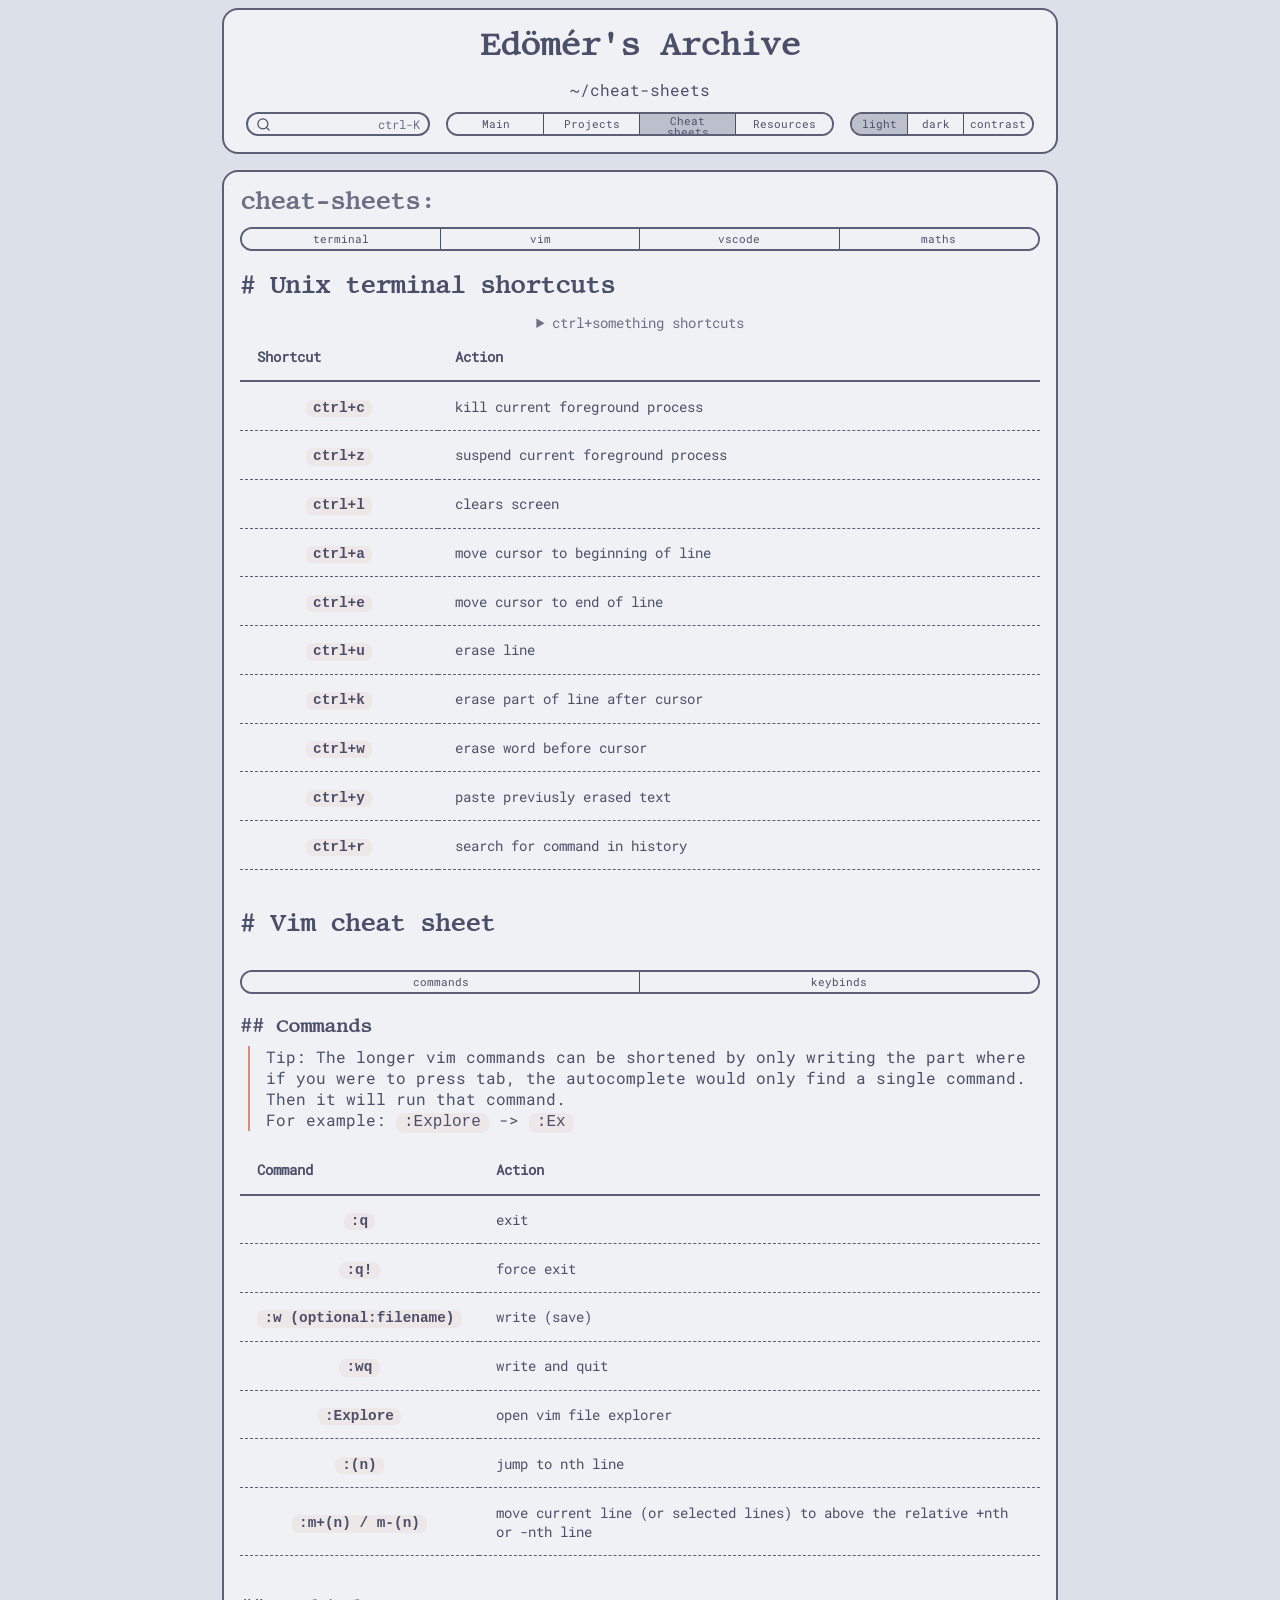
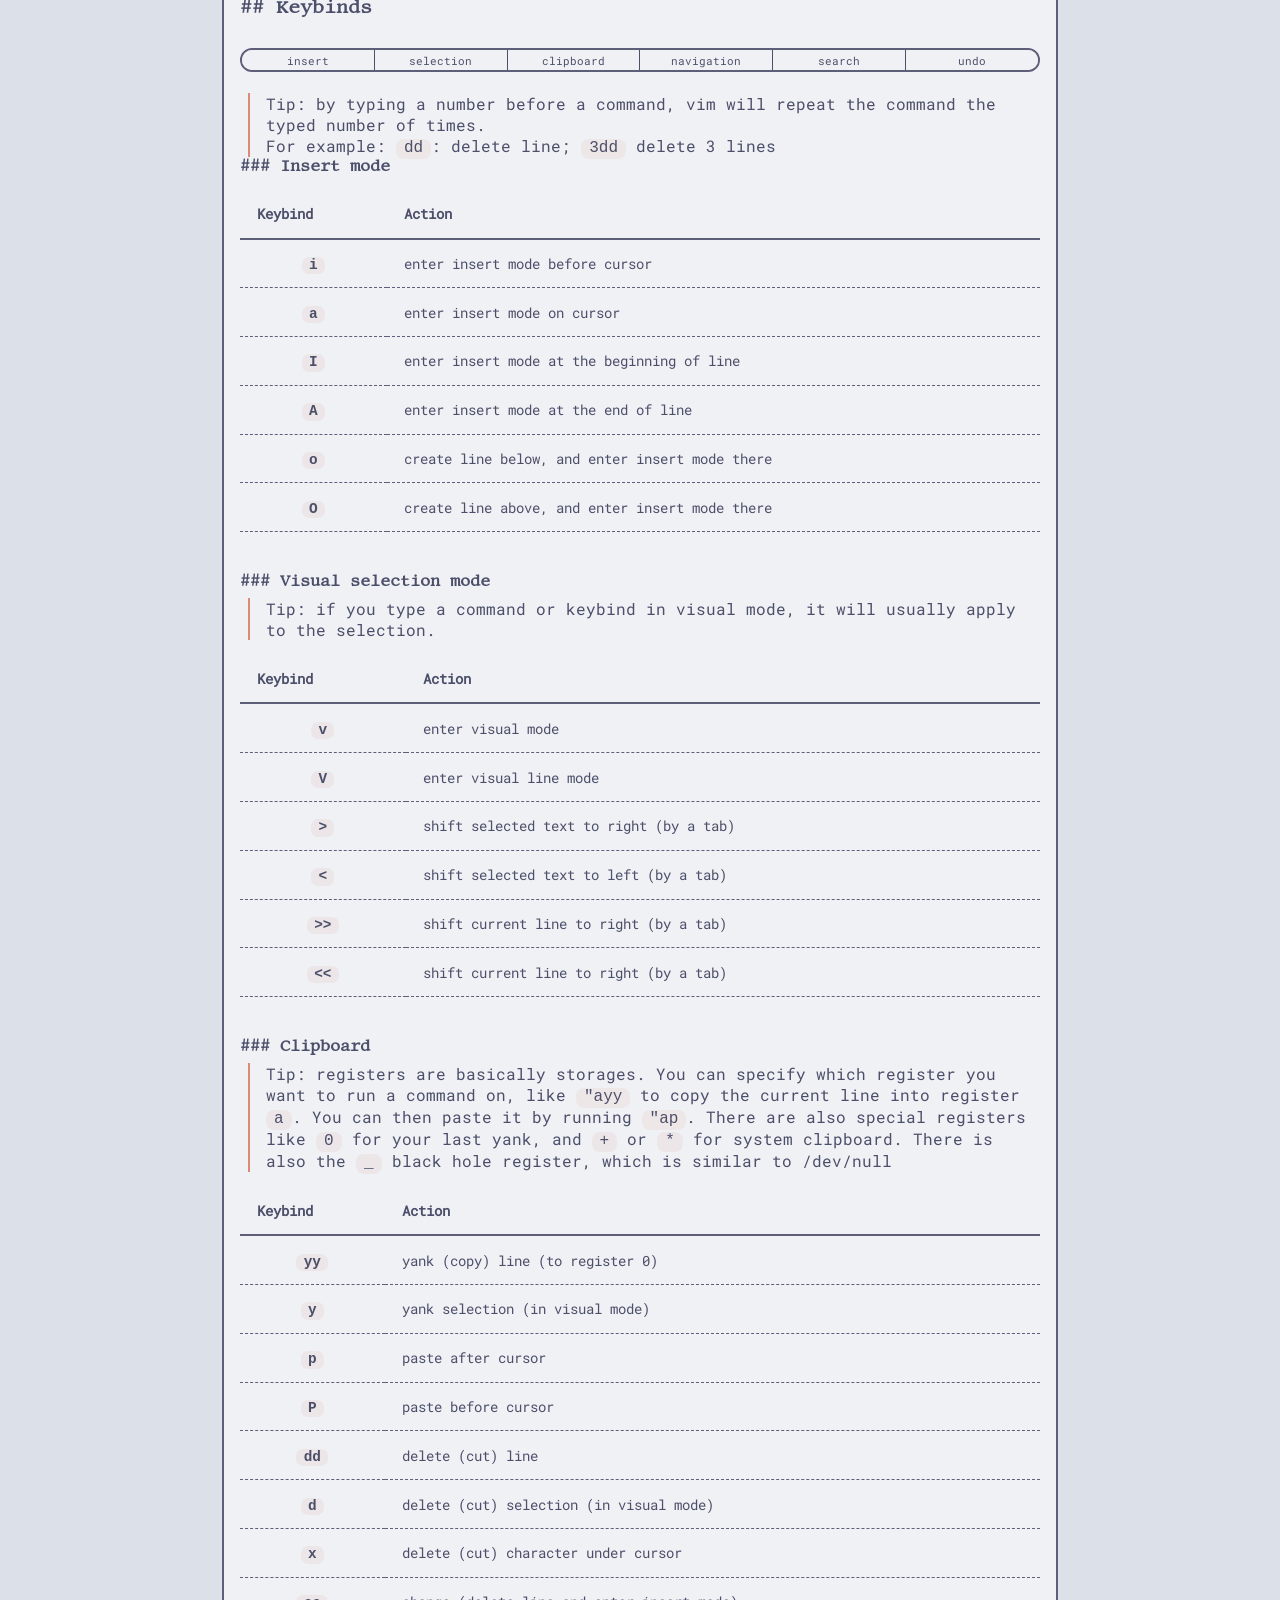
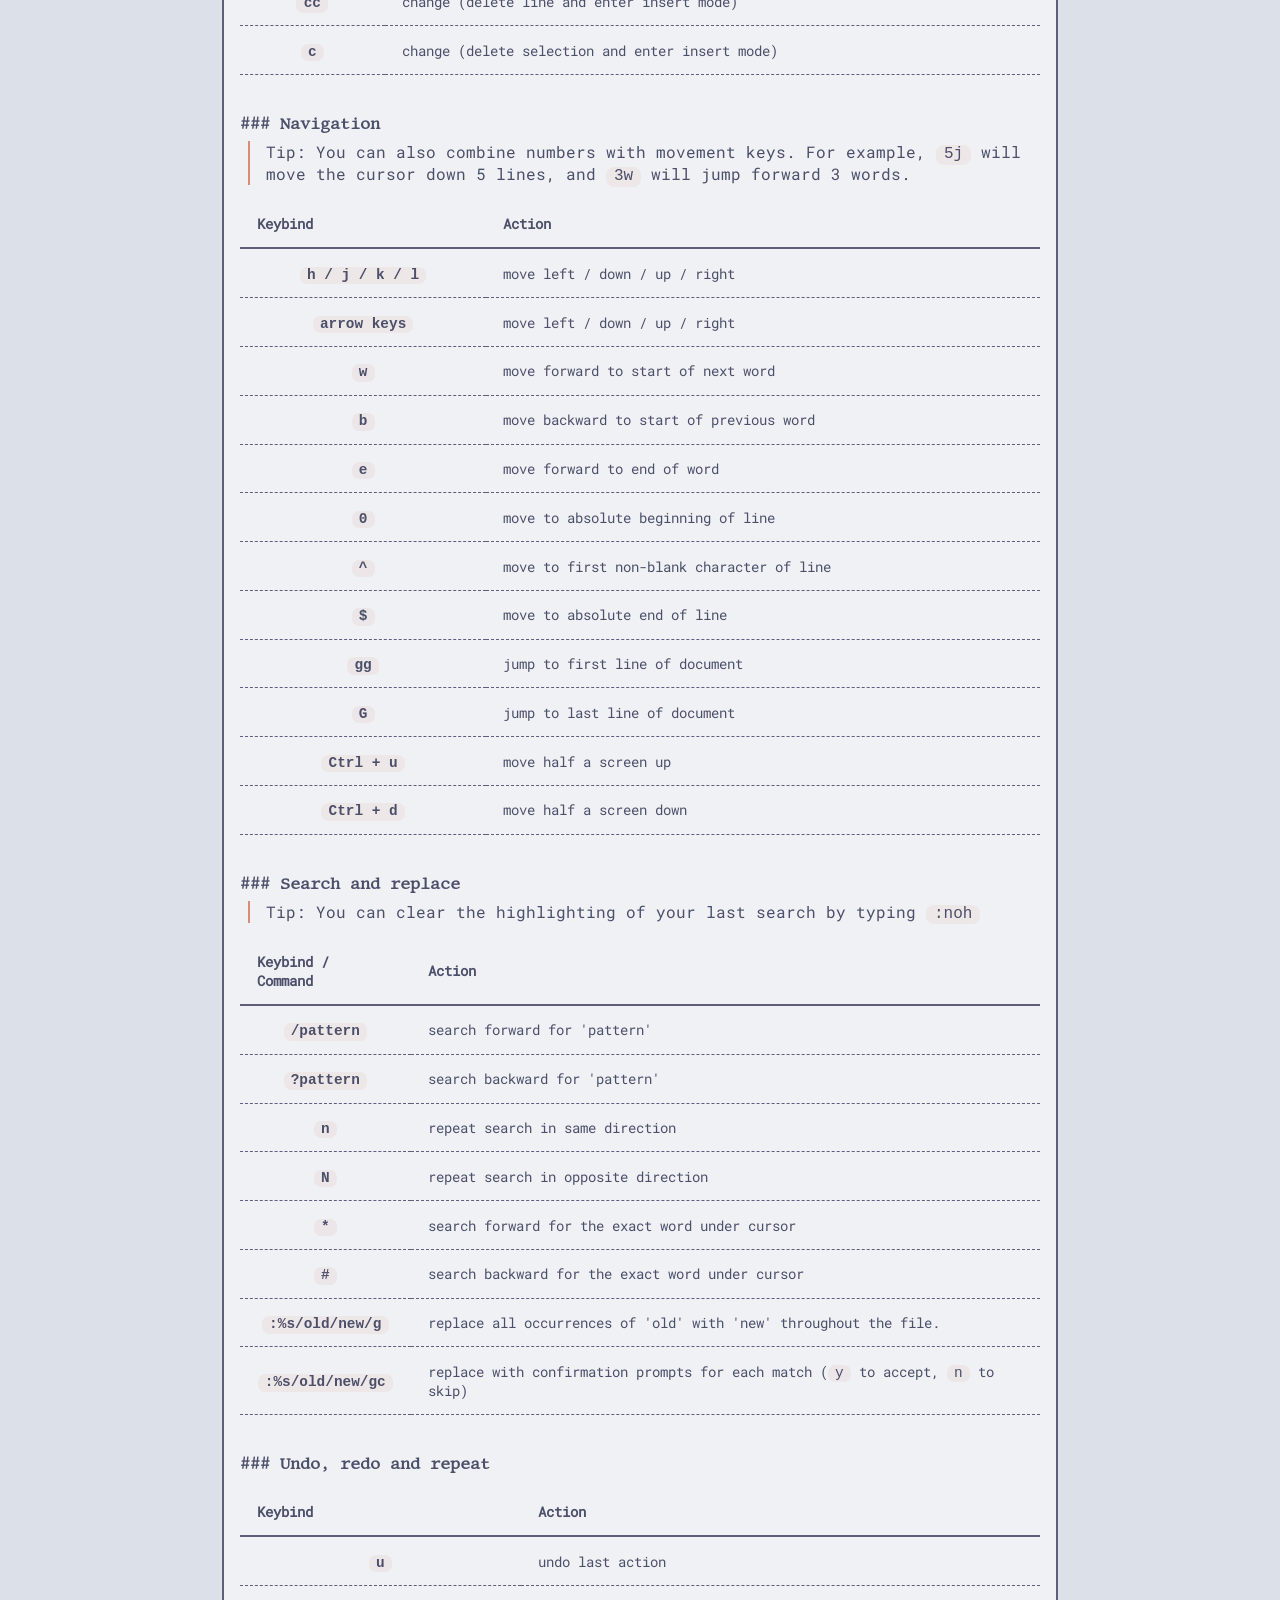
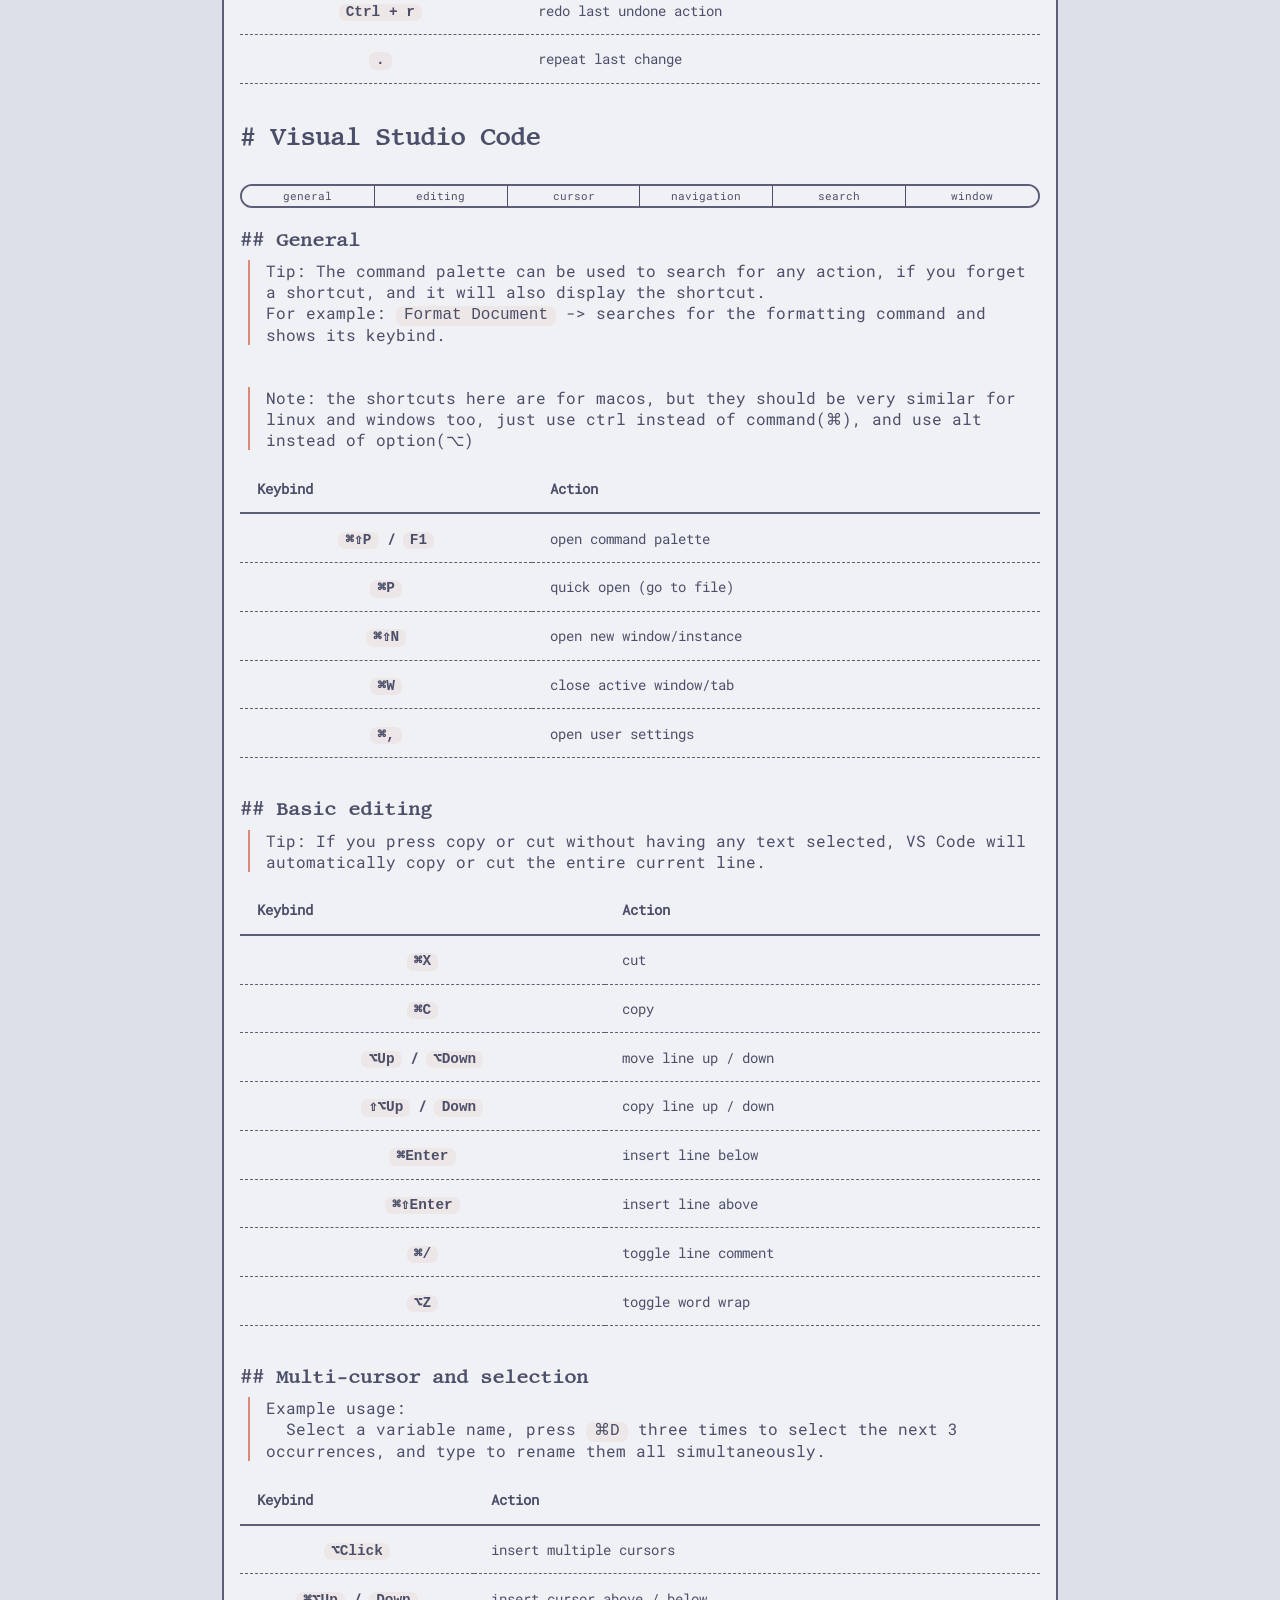
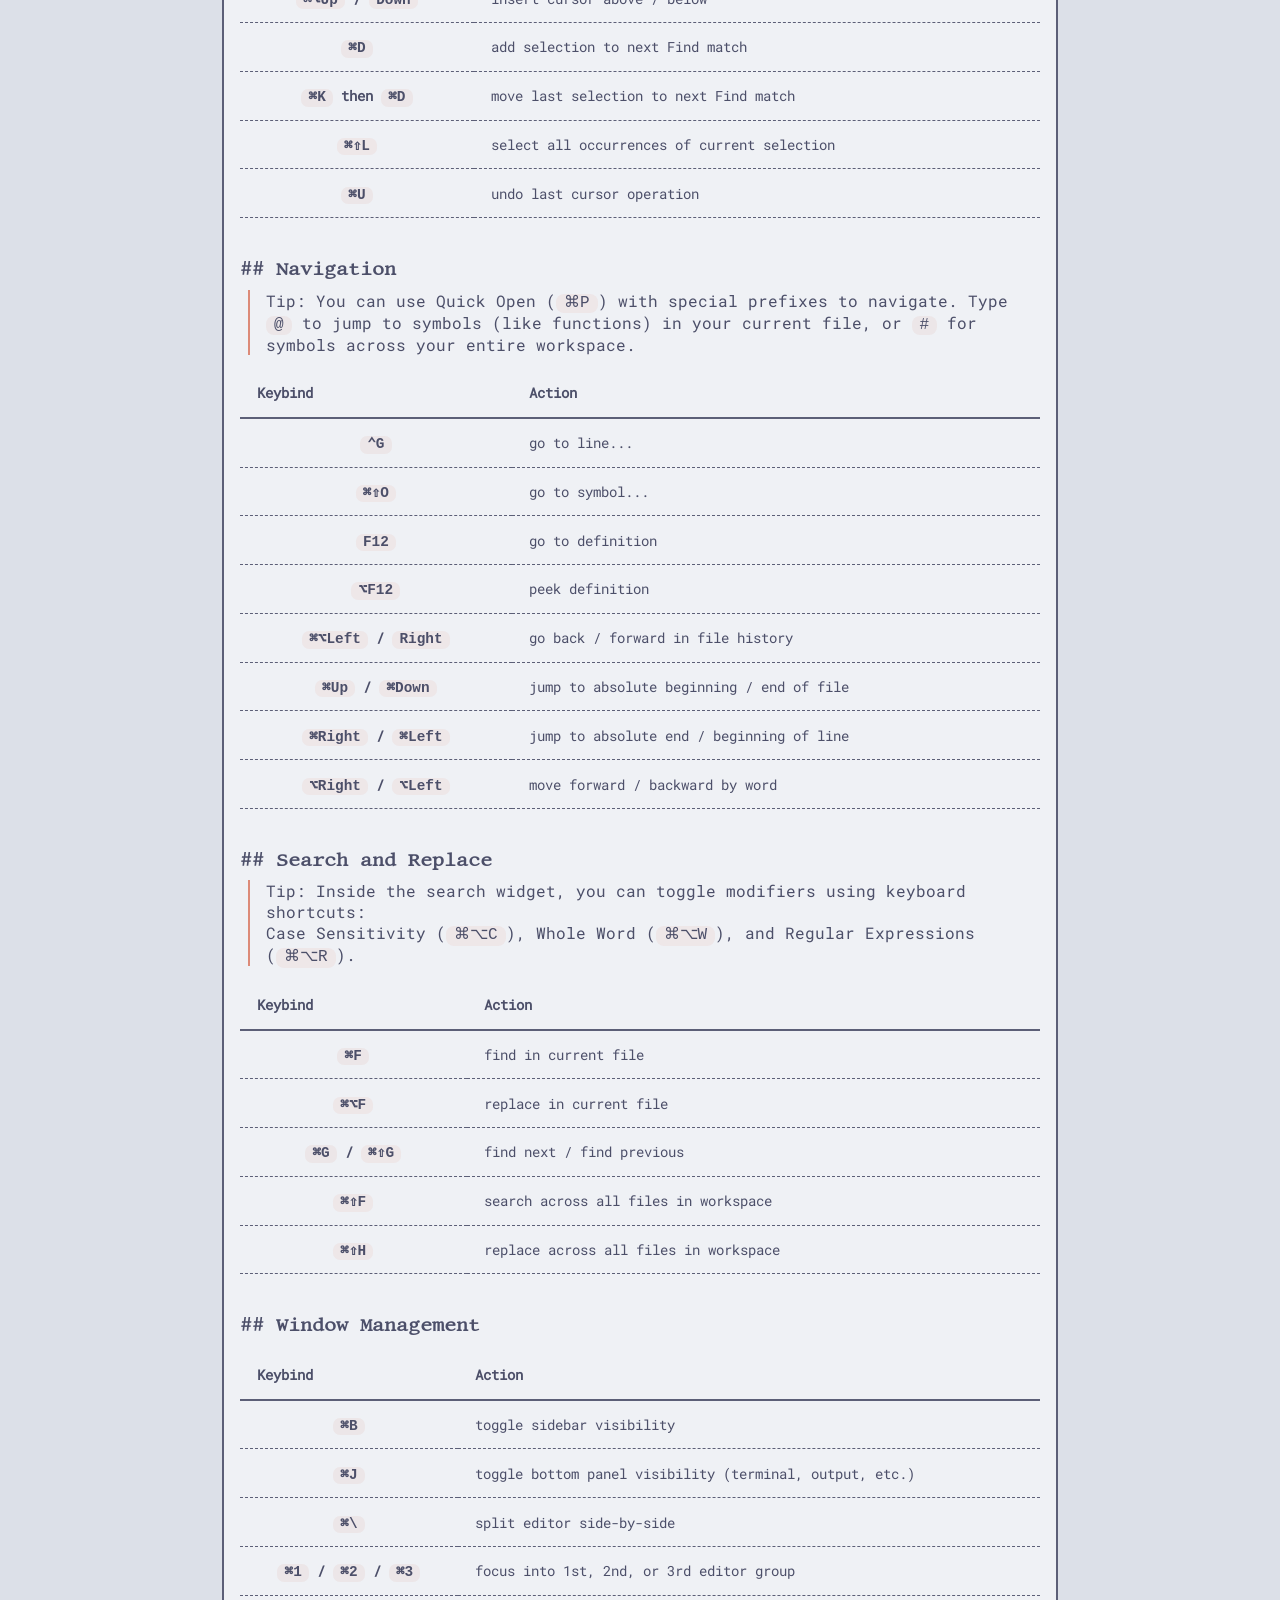
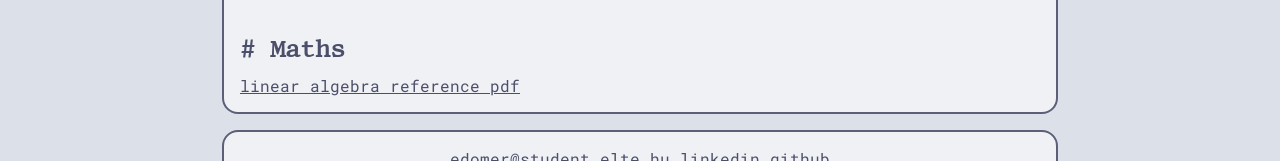
==== commit 3caba448: "ready to turn it in" ====
--- a/webpage/cheat-sheets.html
+++ b/webpage/cheat-sheets.html
@@ -2,11 +2,11 @@
 <html lang="en">
     
 <head>
-    <meta charset="UTF-8" />
-    <meta name="viewport" content="width=device-width, initial-scale=1.0" />
-    <link rel="stylesheet" href="css/style.css" />
+    <meta charset="UTF-8">
+    <meta name="viewport" content="width=device-width, initial-scale=1.0">
+    <link rel="stylesheet" href="css/style.css">
     <title>~/cheat-sheets Edömér's Archive</title>
-    <link rel="icon" type="image/x-icon" href="media/favicon.ico" />
+    <link rel="icon" type="image/x-icon" href="media/favicon.ico">
 </head>
 
 <body class="centered">
@@ -16,7 +16,7 @@
 
     <!-- Search -->
     <dialog id="search-modal">
-        <input type="text" id="search-input" placeholder="Search the archive..." autocomplete="off" />
+        <input type="text" id="search-input" placeholder="Search the archive..." autocomplete="off">
         <ul id="search-results"></ul>
     </dialog>
 
@@ -51,6 +51,7 @@
             <div id="theme-mode-selector" class="button-choice centered-vertically">
                 <button id="light-mode-button" class="active" onclick="switchToLightMode()">light</button>
                 <button id="dark-mode-button" onclick="switchToDarkMode()">dark</button>
+                <button id="high-contrast-mode-button" onclick="switchToHighContrastMode()">contrast</button>
             </div>
     
         </div>
@@ -58,12 +59,14 @@
 
     <!-- Main content -->
     <article class="container" id="content">
+        <h2 class="article-h">cheat-sheets:</h2>
+    
         <nav class="button-choice centered-vertically">
             <button onclick="window.location.href='#terminal'">terminal</button>
             <button onclick="window.location.href='#vim'">vim</button>
             <button onclick="window.location.href='#vscode'">vscode</button>
             <button onclick="window.location.href='#maths'">maths</button>
-        </nav><br/>
+        </nav><br>
 
         <section id="terminal">
             <h2># Unix terminal shortcuts</h2>
@@ -131,10 +134,10 @@
         <section id="vim">
             <h2># Vim cheat sheet</h2>
 
-            <br/><nav class="button-choice centered-vertically">
+            <br><nav class="button-choice centered-vertically">
                 <button onclick="window.location.href='#vim-commands'">commands</button>
                 <button onclick="window.location.href='#vim-keybinds'">keybinds</button>
-            </nav><br/>
+            </nav><br>
 
             <section id="vim-commands">
                 <h3>## Commands</h3>
@@ -142,7 +145,7 @@
                 <aside>
                     Tip: The longer vim commands can be shortened by only writing
                     the part where if you were to press tab, the autocomplete would
-                    only find a single command. Then it will run that command. <br/>
+                    only find a single command. Then it will run that command. <br>
                     For example: <code>:Explore</code> -> <code>:Ex</code>
                 </aside>
     
@@ -189,17 +192,17 @@
             <section id="vim-keybinds">
                 <h3>## Keybinds</h3>
     
-                <br/><nav class="button-choice centered-vertically" id="vim-keybinds-nav">
+                <br><nav class="button-choice centered-vertically" id="vim-keybinds-nav">
                     <button onclick="window.location.href='#vim-insert-mode'">insert</button>
                     <button onclick="window.location.href='#vim-visual-selection-mode'">selection</button>
                     <button onclick="window.location.href='#vim-clipboard'">clipboard</button>
                     <button onclick="window.location.href='#vim-navigation'">navigation</button>
                     <button onclick="window.location.href='#vim-search-and-replace'">search</button>
                     <button onclick="window.location.href='#vim-undo-redo-repeat'">undo</button>
-                </nav><br/>
+                </nav><br>
                 
                 <aside>
-                    Tip: by typing a number before a command, vim will repeat the command the typed number of times. <br/>
+                    Tip: by typing a number before a command, vim will repeat the command the typed number of times. <br>
                     For example: <code>dd</code>: delete line; <code>3dd</code> delete 3 lines
                 </aside>
 
@@ -243,7 +246,7 @@
                 </section>
 
                 <section id="vim-visual-selection-mode">
-                    <h4 >### Visual selection mode</h4>
+                    <h4>### Visual selection mode</h4>
         
                     <aside>
                         Tip: if you type a command or keybind in visual mode, 
@@ -499,24 +502,24 @@
         <section id="vscode">
             <h2># Visual Studio Code</h2>
 
-            <br/><nav class="button-choice centered-vertically" id="vim-keybinds-nav">
+            <br><nav class="button-choice centered-vertically" id="vscode-keybinds-nav">
                 <button onclick="window.location.href='#vscode-general'">general</button>
                 <button onclick="window.location.href='#vscode-basic-editing'">editing</button>
                 <button onclick="window.location.href='#vscode-multi-cursor'">cursor</button>
                 <button onclick="window.location.href='#vscode-navigation'">navigation</button>
                 <button onclick="window.location.href='#vscode-search'">search</button>
                 <button onclick="window.location.href='#vscode-window-management'">window</button>
-            </nav><br/>
+            </nav><br>
             
             <section id="vscode-general">
               <h3>## General</h3>
               
               <aside>
                 Tip: The command palette can be used to search for any action, 
-                if you forget a shortcut, and it will also display the shortcut.<br/>
+                if you forget a shortcut, and it will also display the shortcut.<br>
                 For example: <code>Format Document</code> -&gt; searches for the
                 formatting command and shows its keybind.
-              </aside><br/><br/>
+              </aside><br><br>
 
               <aside>
                   Note: the shortcuts here are for macos, but they should be very similar for linux and windows too,
@@ -611,7 +614,7 @@
             <section id="vscode-multi-cursor">
               <h3>## Multi-cursor and selection</h3>
               <aside>
-                Example usage:<br/>
+                Example usage:<br>
                 &emsp; Select a variable name, press <code>⌘D</code> three times 
                 to select the next 3 occurrences, and type to rename them all simultaneously.
               </aside>
@@ -707,7 +710,7 @@
             <section id="vscode-search">
               <h3>## Search and Replace</h3>
               <aside>
-                  Tip: Inside the search widget, you can toggle modifiers using keyboard shortcuts:<br/>
+                  Tip: Inside the search widget, you can toggle modifiers using keyboard shortcuts:<br>
                   Case Sensitivity (<code>⌘⌥C</code>), Whole Word (<code>⌘⌥W</code>), 
                   and Regular Expressions (<code>⌘⌥R</code>).
               </aside>
@@ -779,13 +782,6 @@
             <h2># Maths</h2>
 
             <a href="https://cs229.stanford.edu/section/cs229-linalg.pdf">linear algebra reference pdf</a>
-
-            <br/><br/>
-            
-            <iframe width="560" height="315" src="https://www.youtube-nocookie.com/embed/fNk_zzaMoSs?si=5Uox47ivyviIupPo" 
-                title="YouTube video player" frameborder="0" 
-                allow="accelerometer; autoplay; clipboard-write; encrypted-media; gyroscope; picture-in-picture; web-share" 
-                referrerpolicy="strict-origin-when-cross-origin" allowfullscreen></iframe>
         </section>
     </article>
     
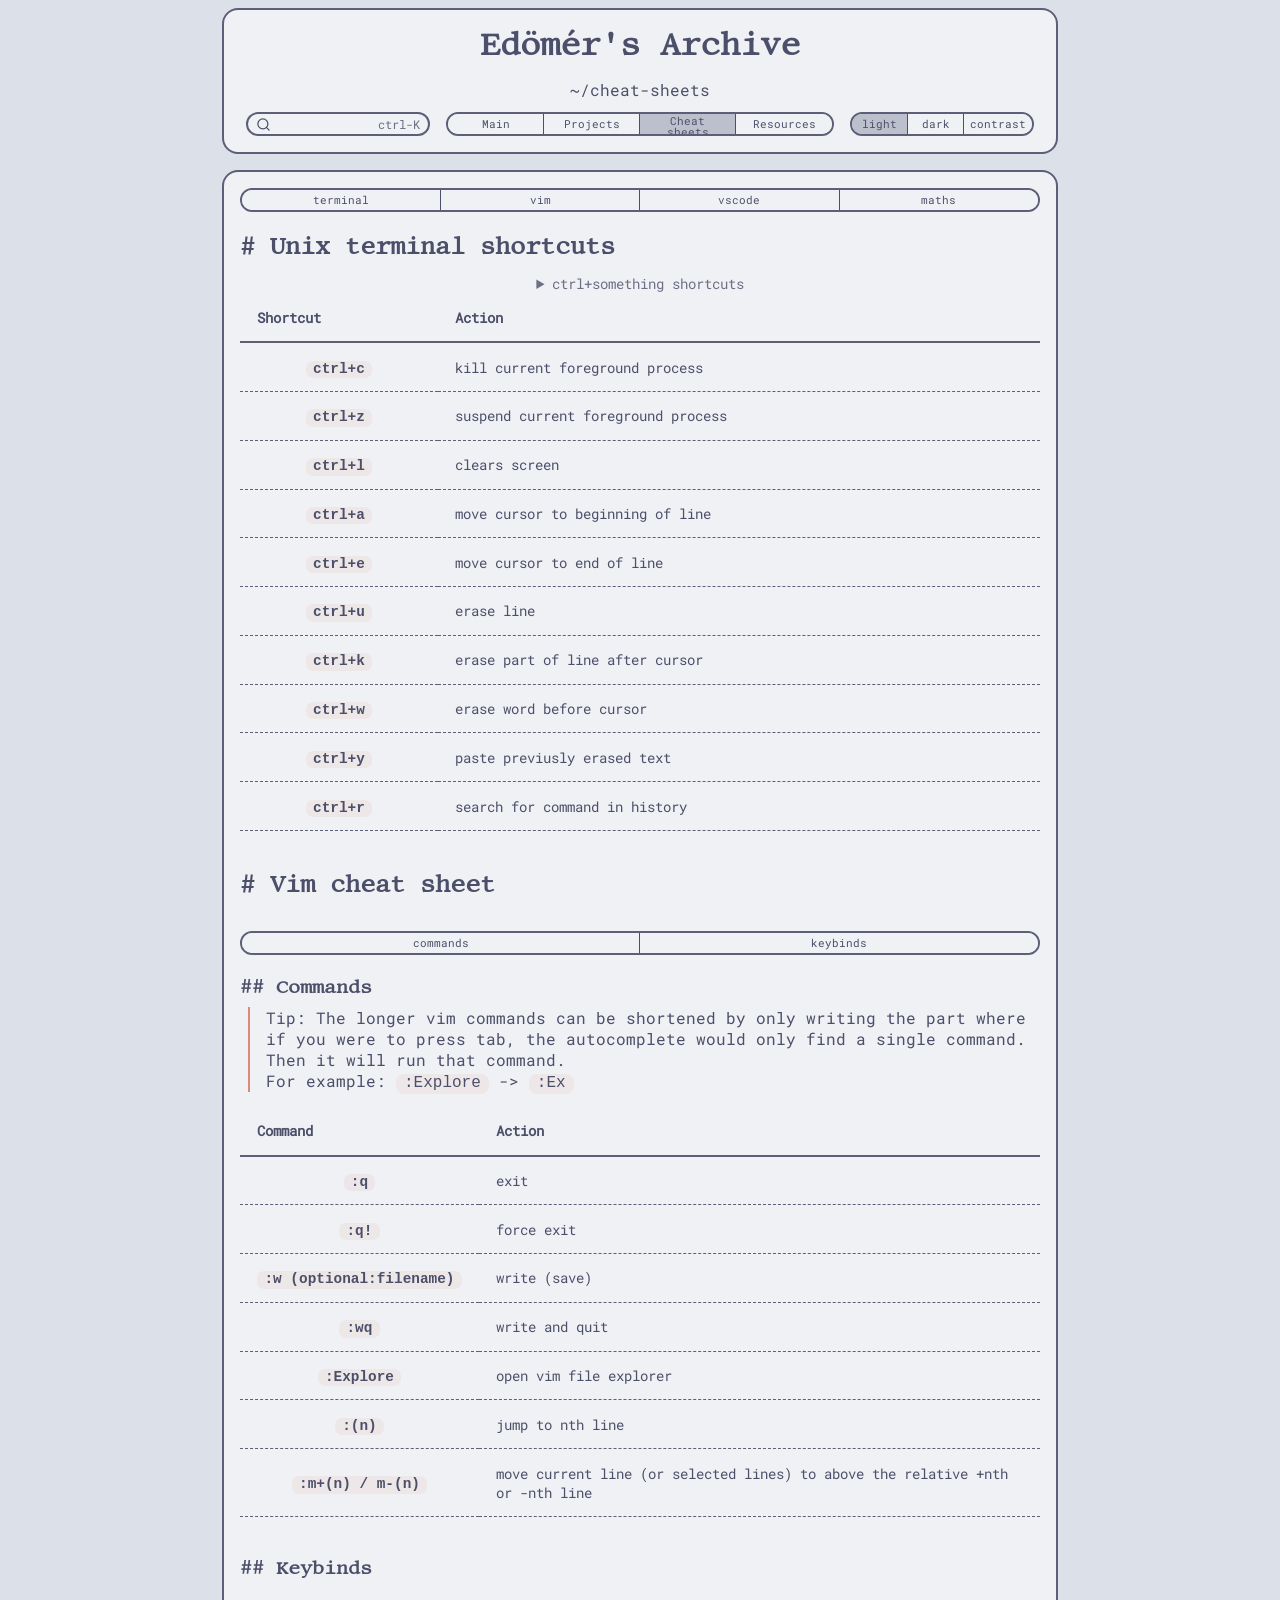
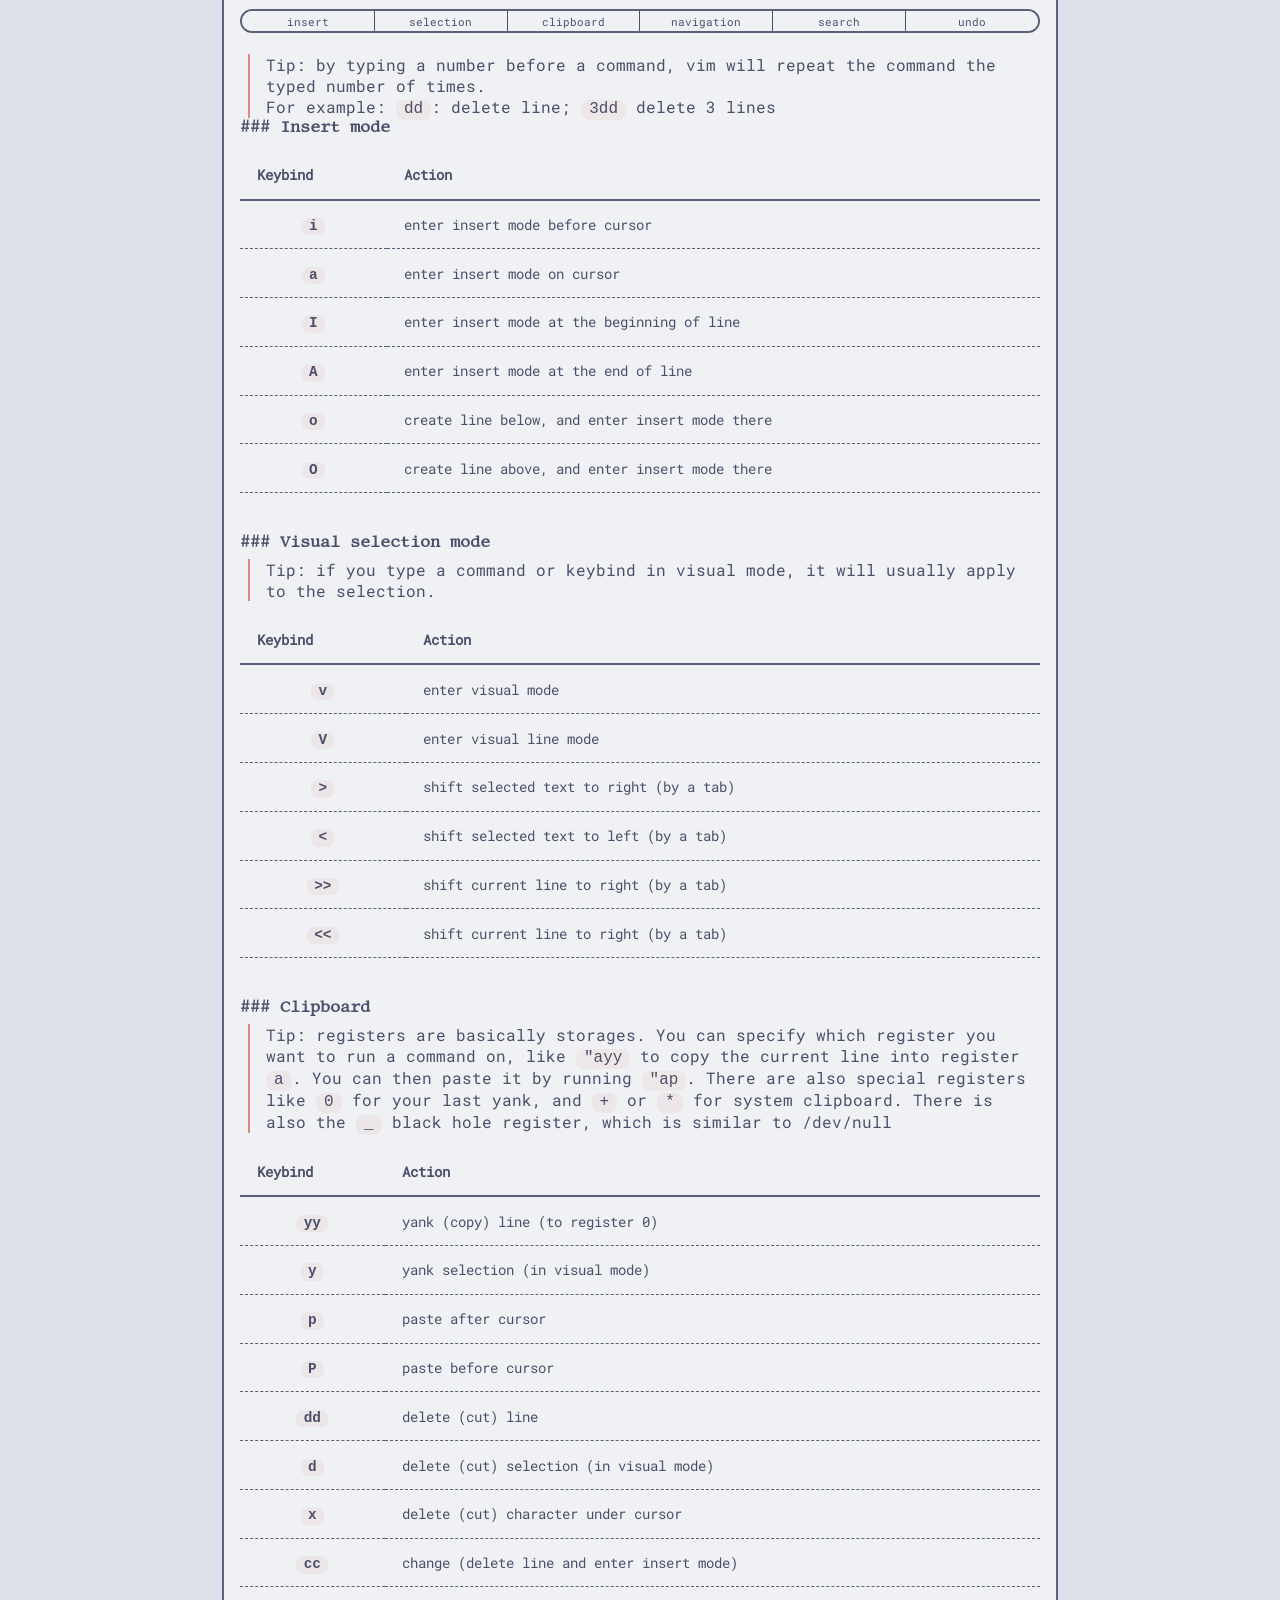
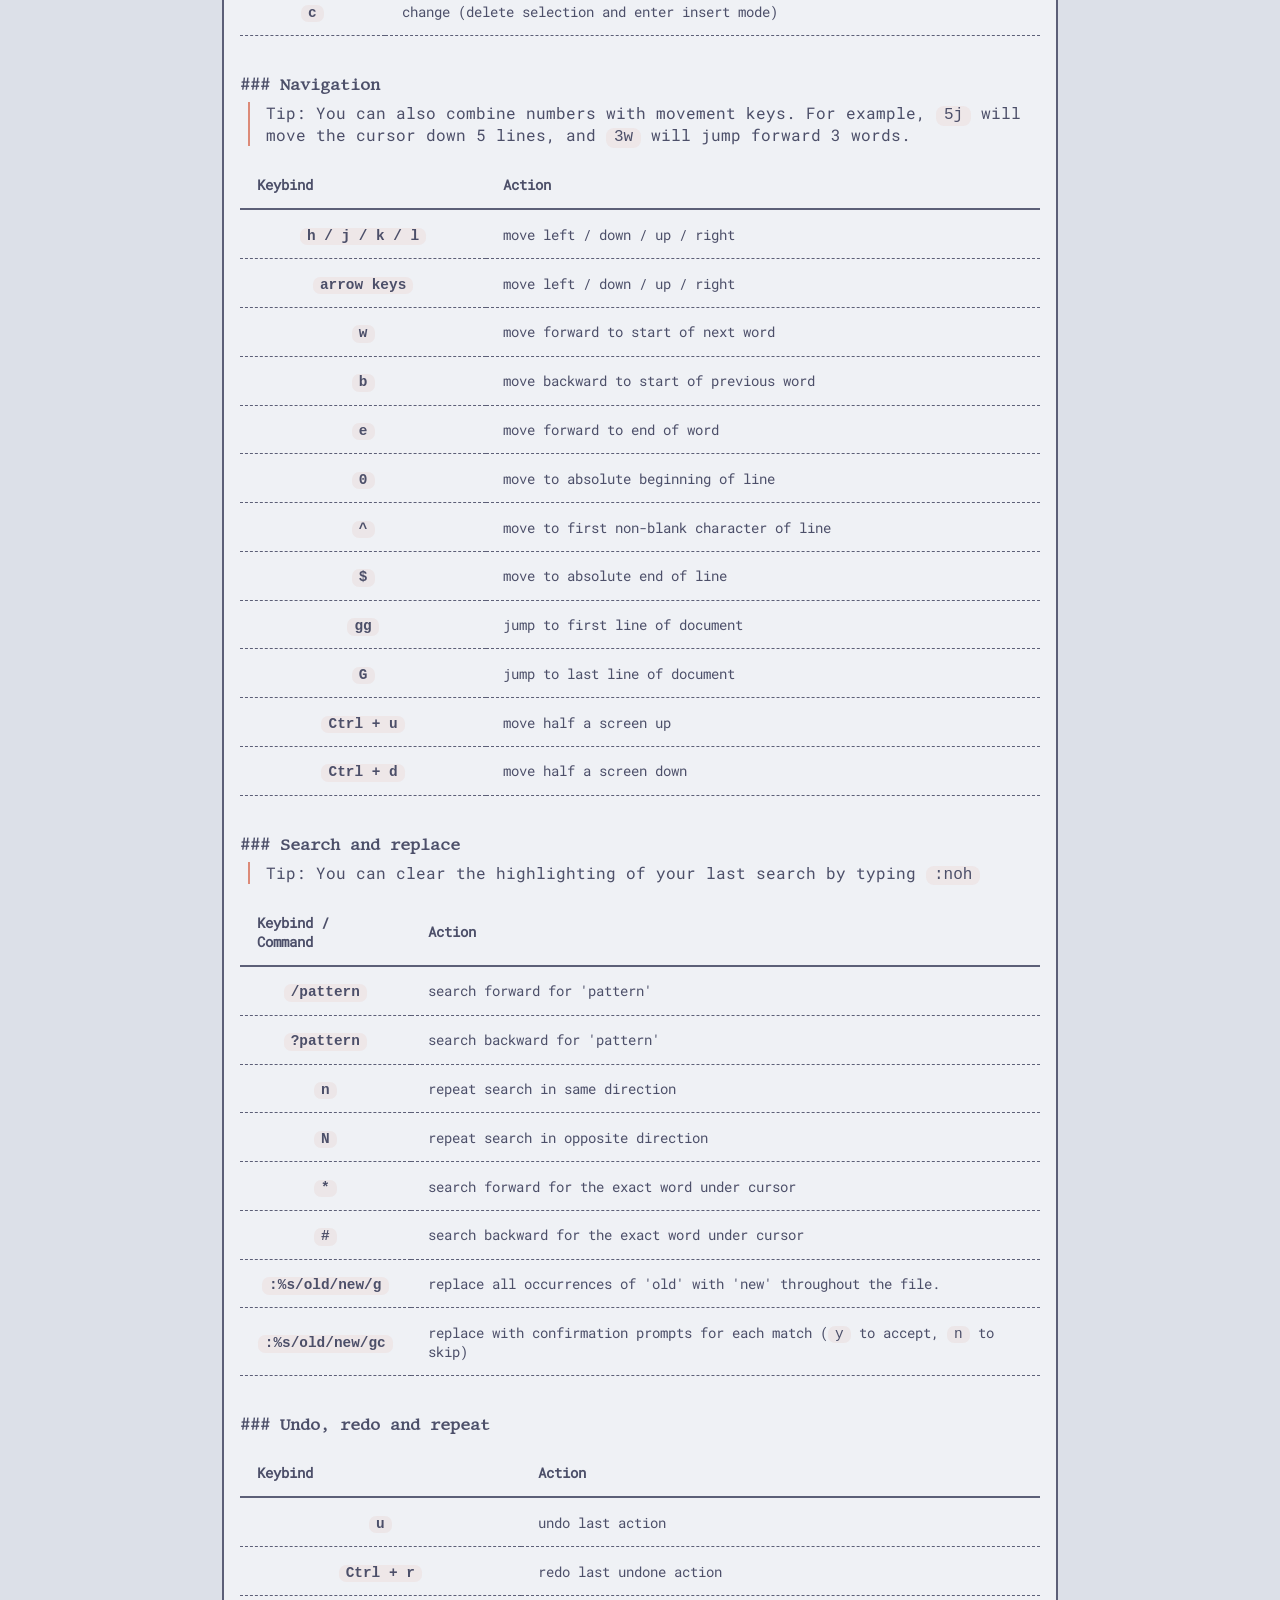
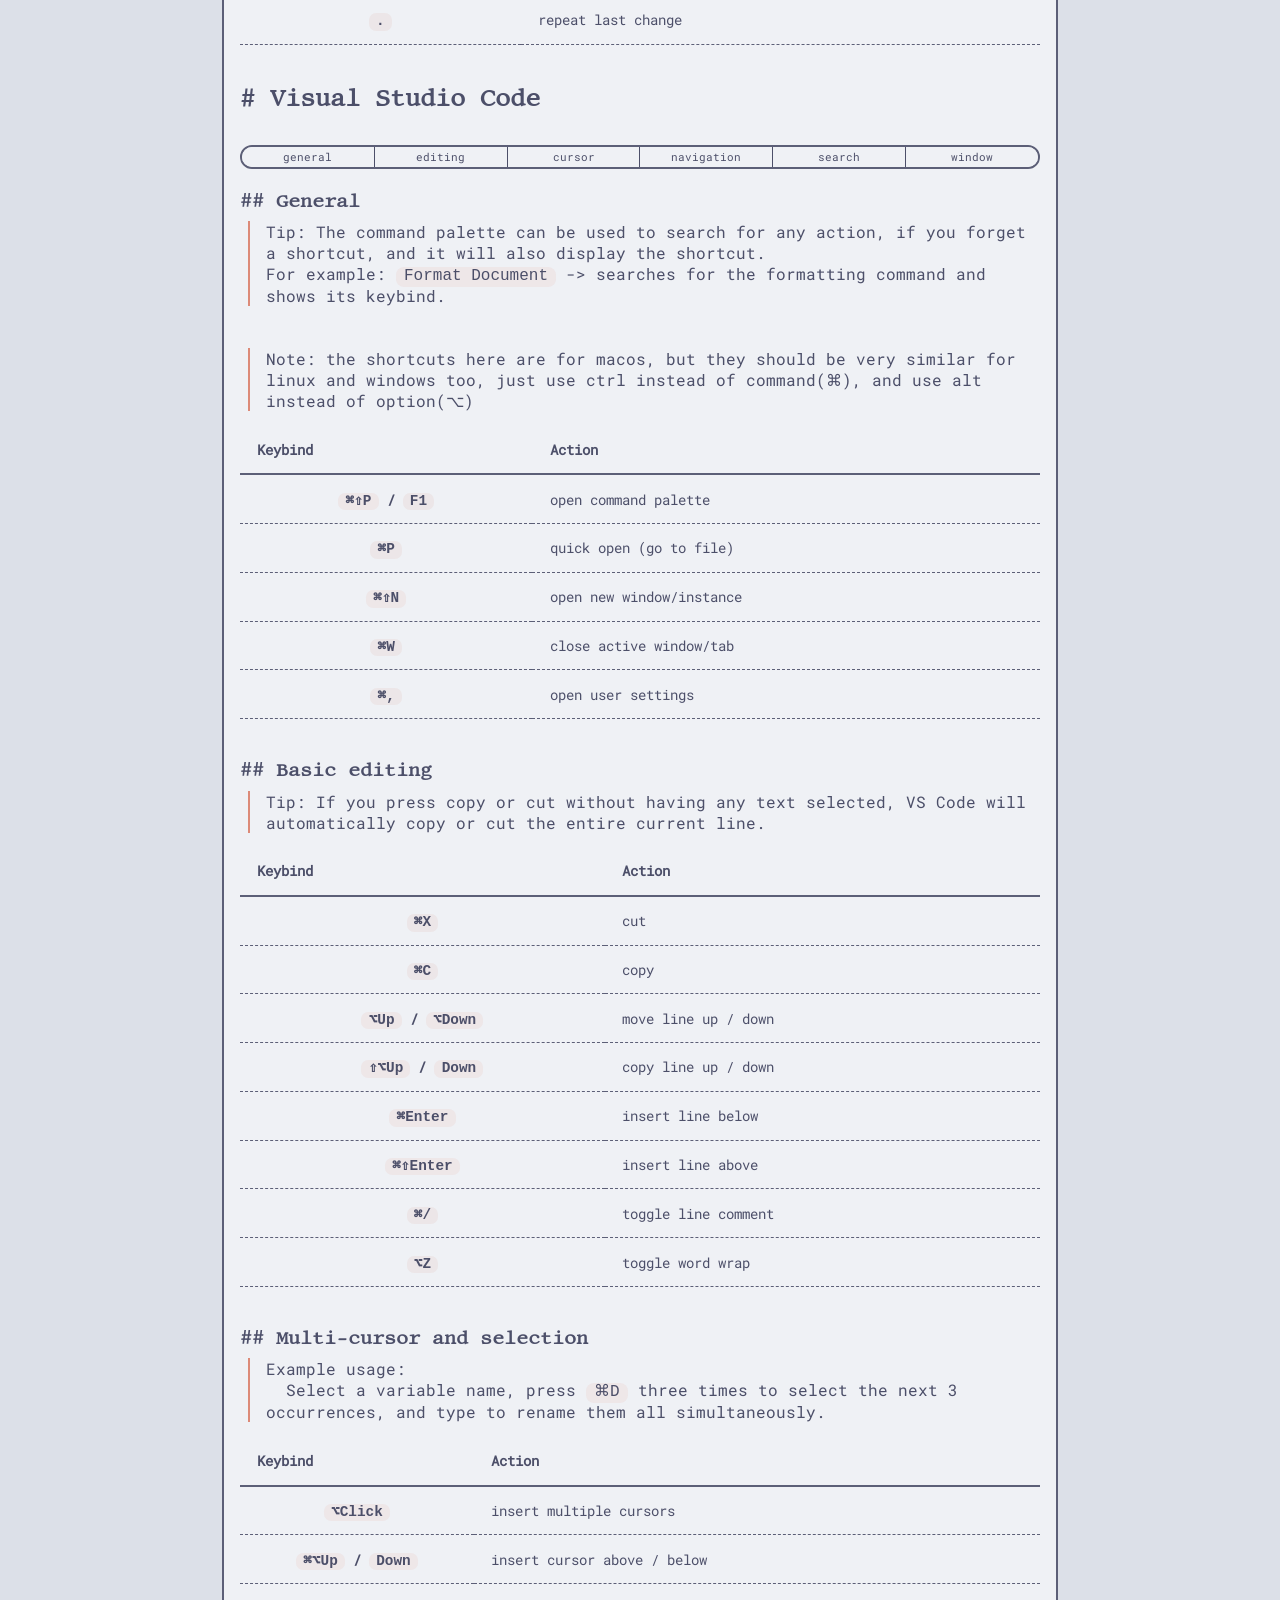
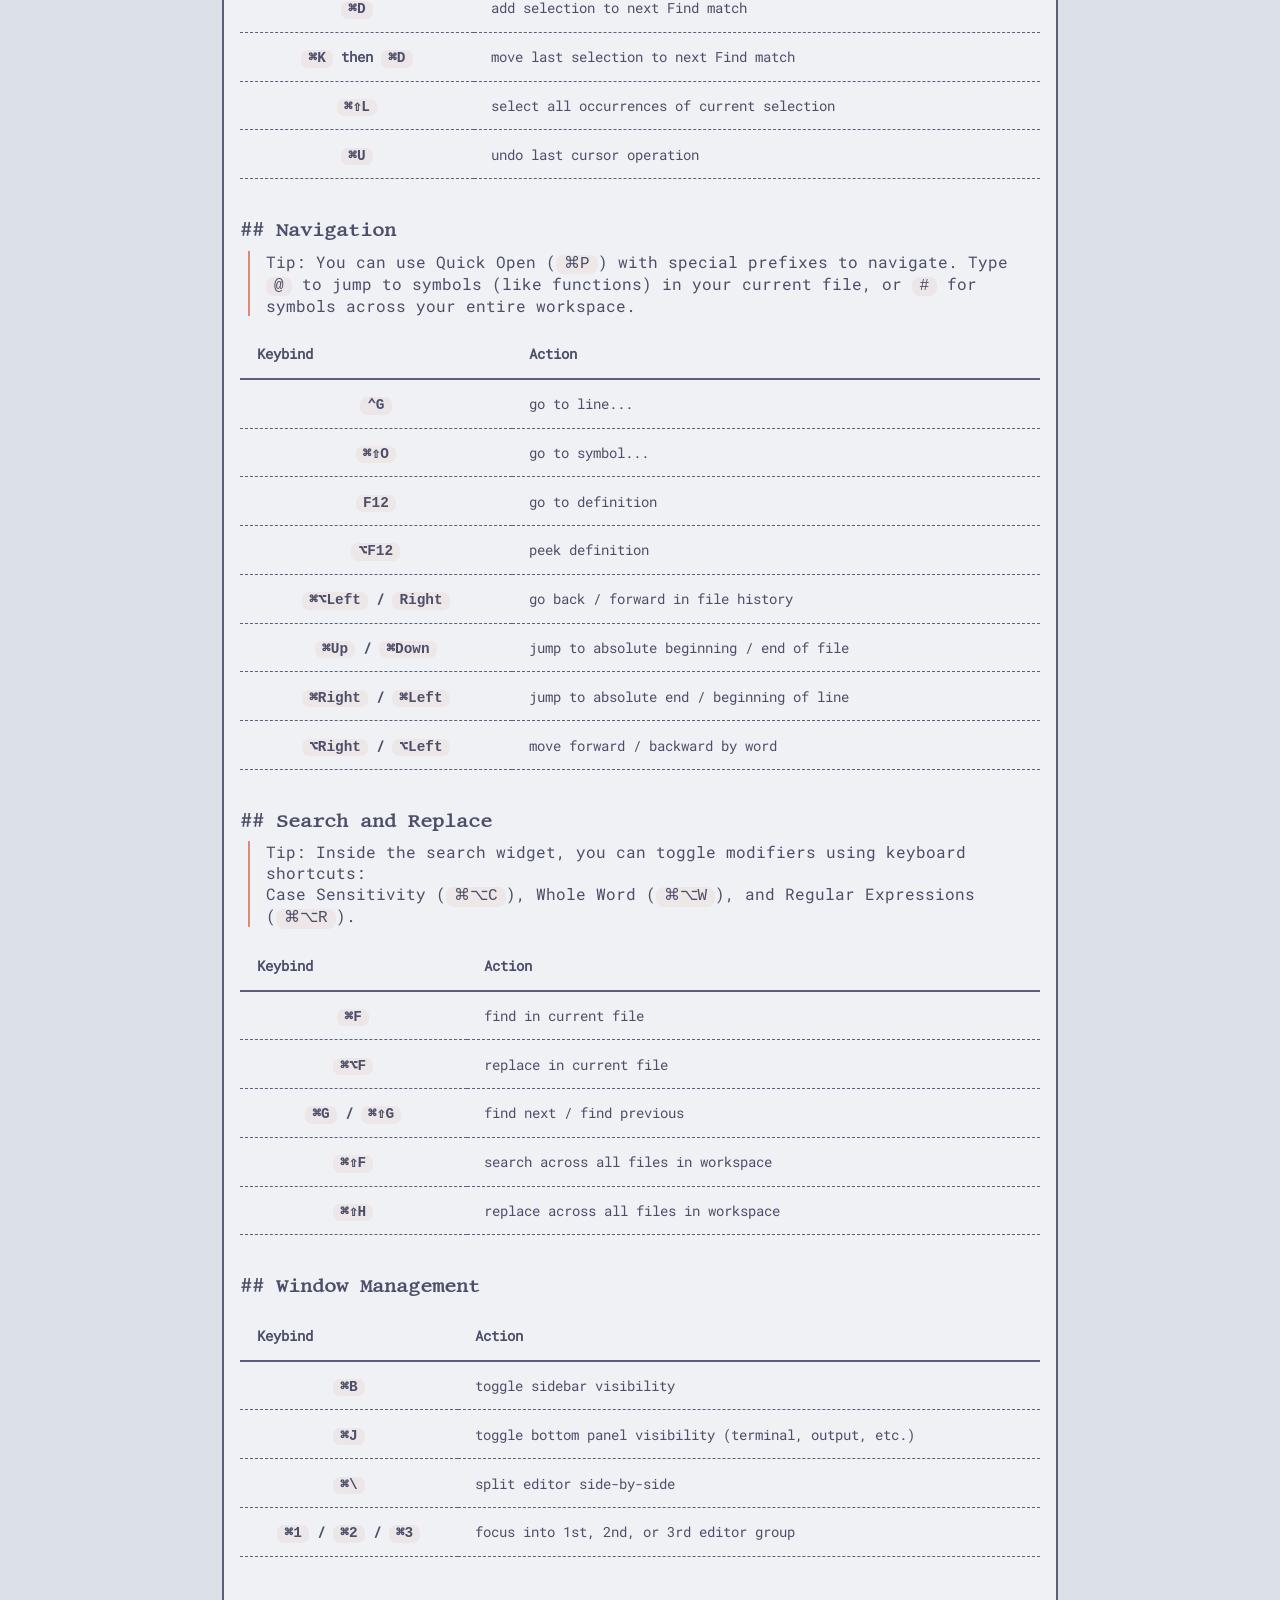
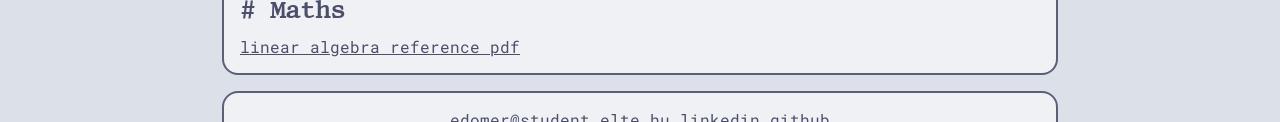
==== commit af2b329b: "removed unnecessary things, now webpage is done." ====
--- a/webpage/cheat-sheets.html
+++ b/webpage/cheat-sheets.html
@@ -59,7 +59,6 @@
 
     <!-- Main content -->
     <article class="container" id="content">
-        <h2 class="article-h">cheat-sheets:</h2>
     
         <nav class="button-choice centered-vertically">
             <button onclick="window.location.href='#terminal'">terminal</button>
